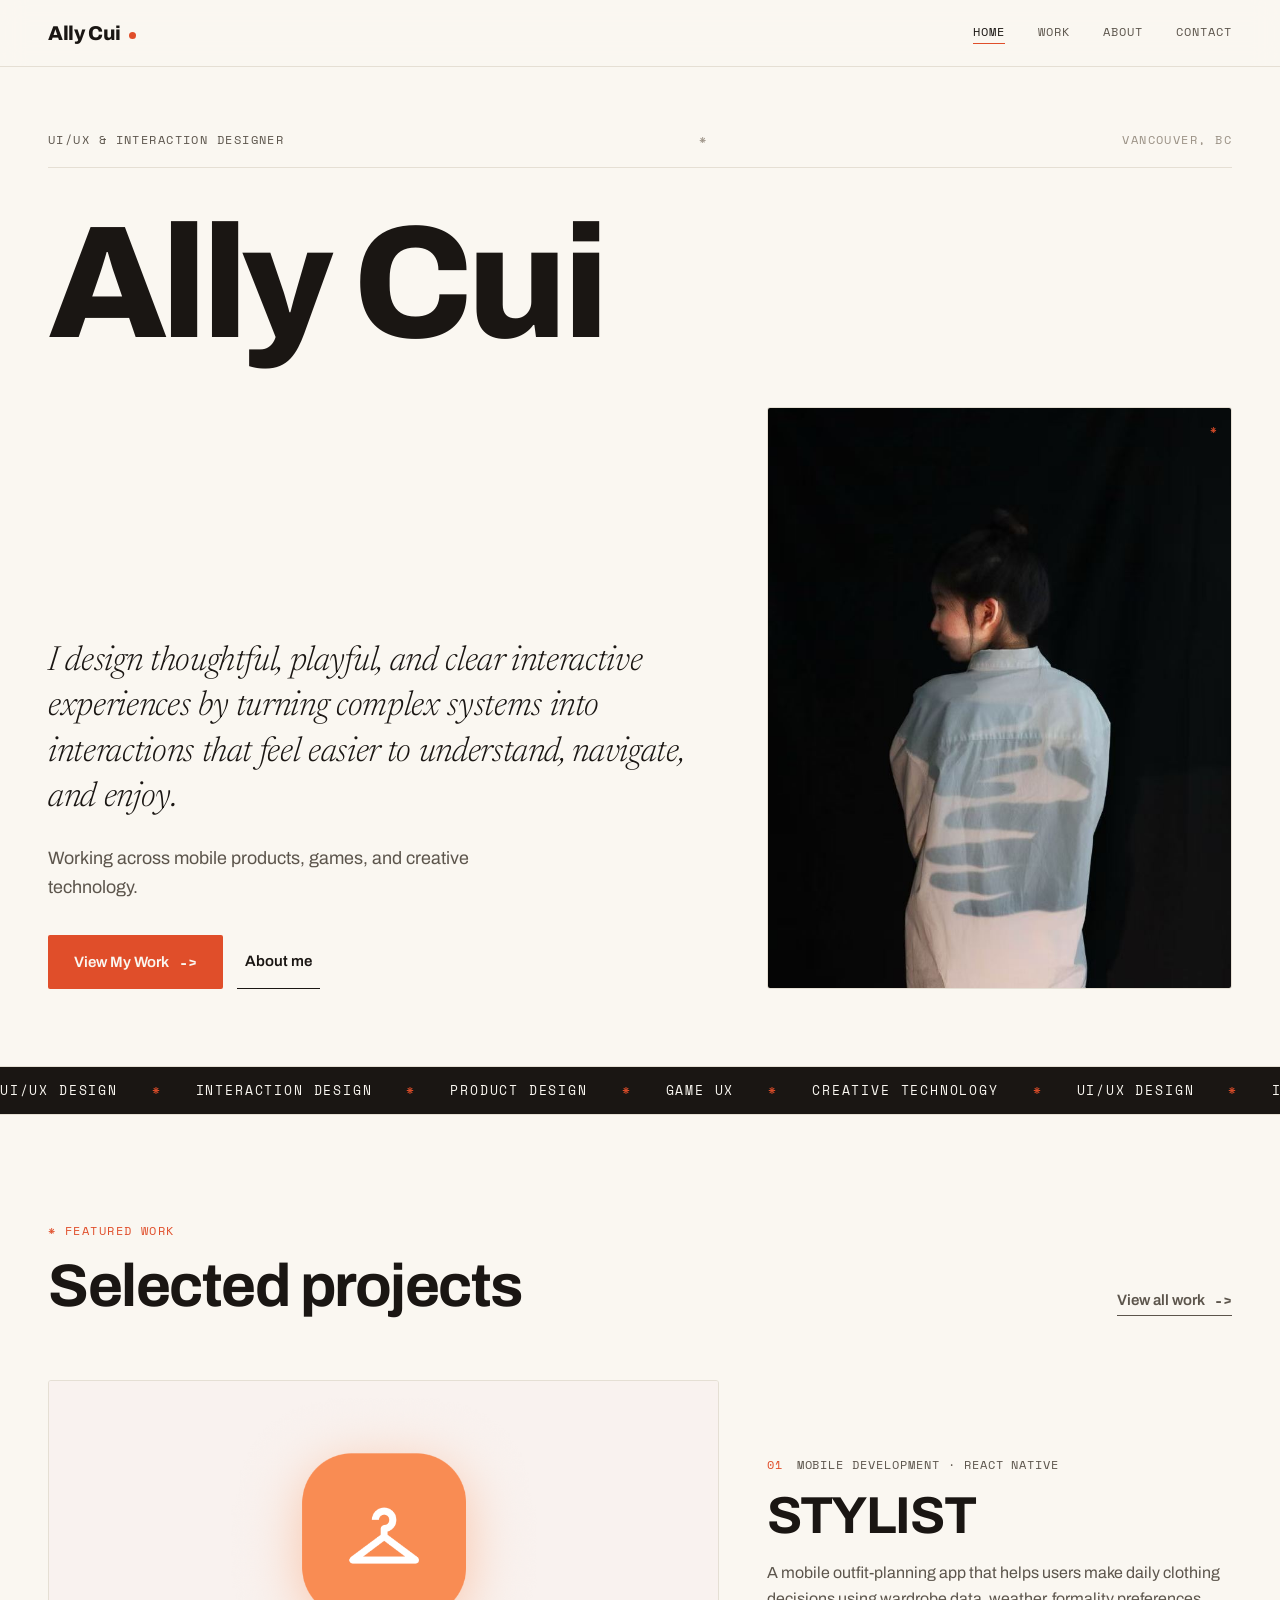
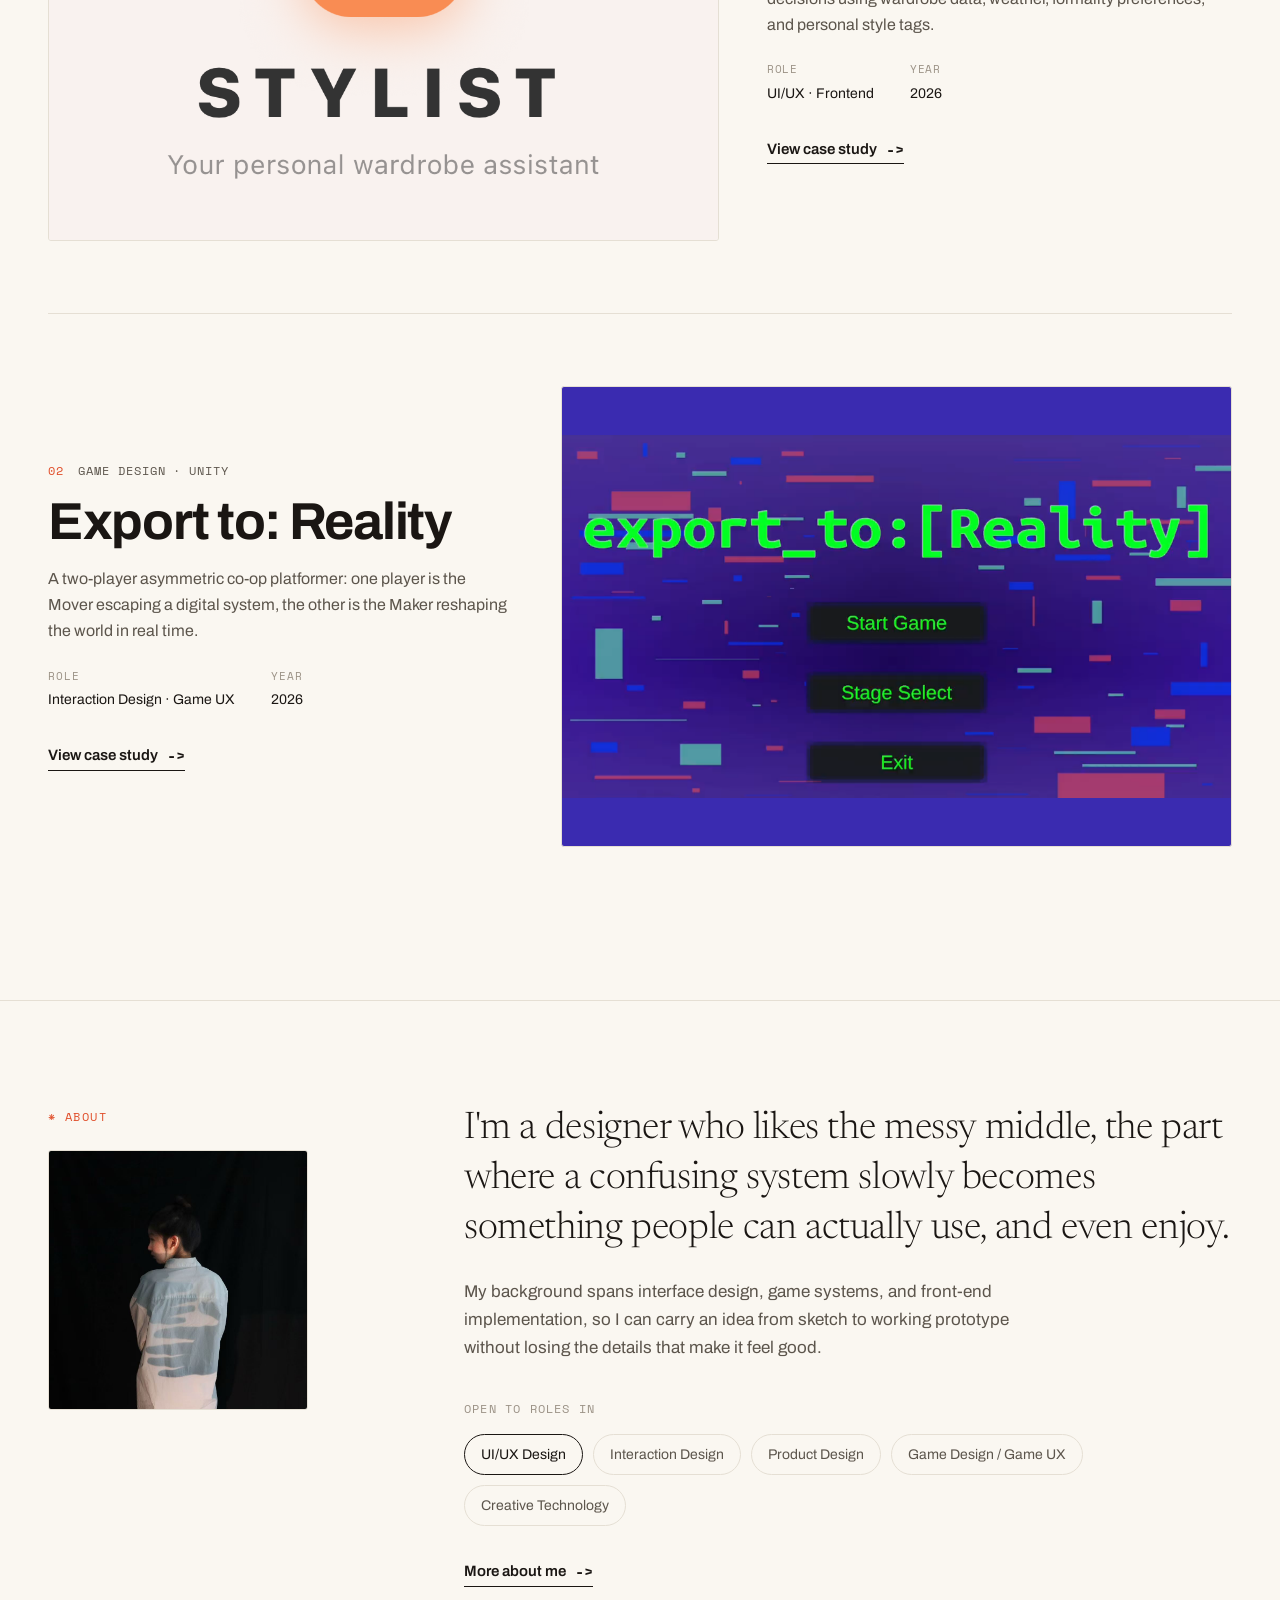
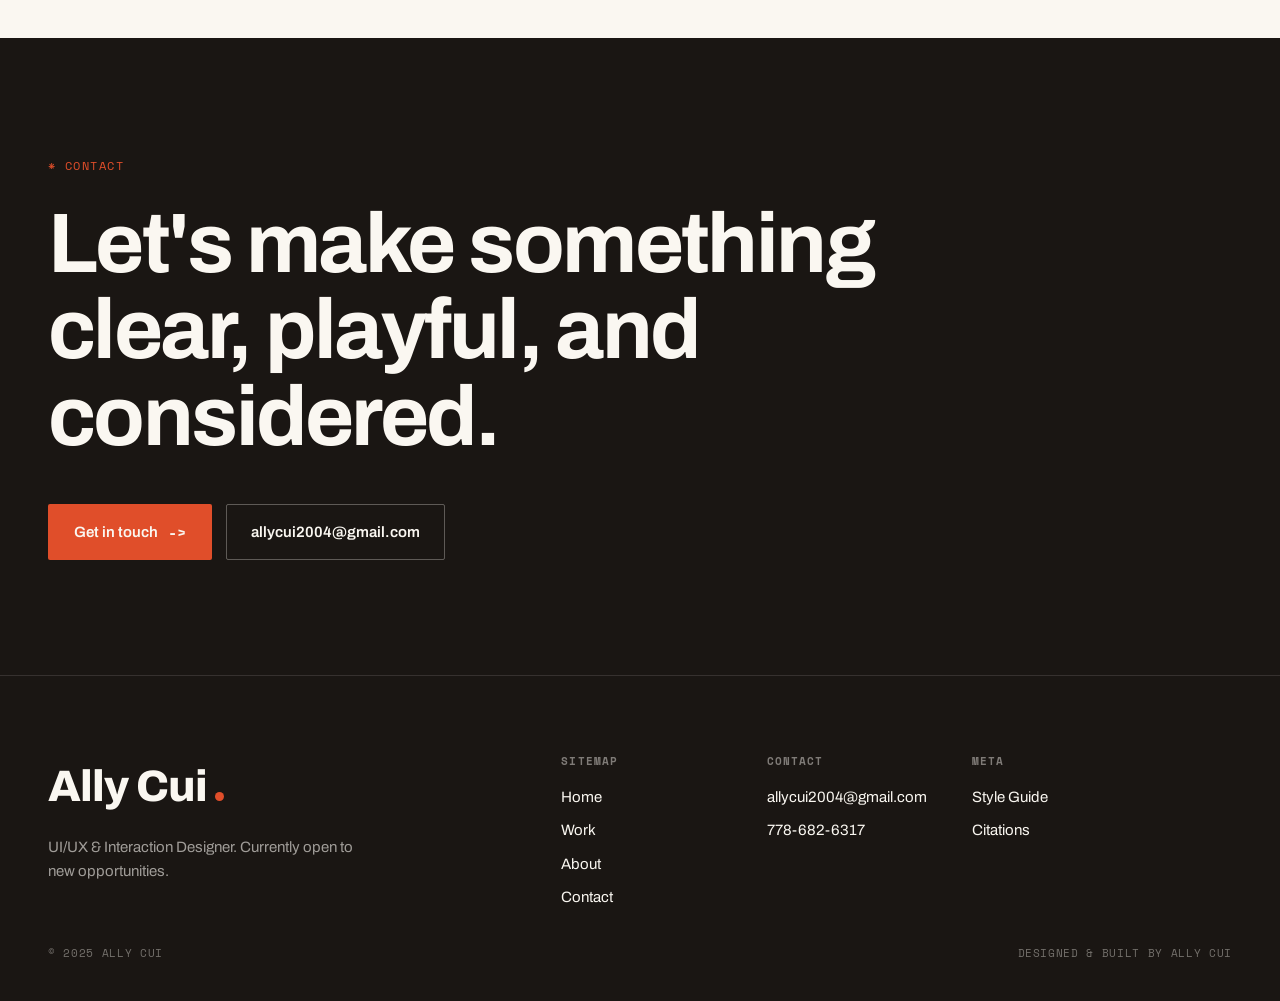
==== index.html @ fc16c7f2 "refactor: migrate accessible responsive homepage" ====
<!DOCTYPE html>
<html lang="en">
<head>
  <meta charset="utf-8">
  <meta name="viewport" content="width=device-width, initial-scale=1">
  <title>Ally Cui | UI/UX and Interaction Designer</title>
  <meta name="description" content="Ally Cui is a UI/UX and interaction designer creating thoughtful, playful, and clear interactive experiences across mobile products, games, and creative technology.">
  <link rel="preconnect" href="https://fonts.googleapis.com">
  <link rel="preconnect" href="https://fonts.gstatic.com" crossorigin>
  <link href="https://fonts.googleapis.com/css2?family=Archivo:wght@400;500;600;700;800;900&family=Newsreader:ital,opsz,wght@0,6..72,300;0,6..72,400;1,6..72,300;1,6..72,400&family=Space+Mono:wght@400;700&display=swap" rel="stylesheet">
  <link rel="stylesheet" href="css/variables.css">
  <link rel="stylesheet" href="css/base.css">
  <link rel="stylesheet" href="css/components.css">
  <link rel="stylesheet" href="css/layout.css">
  <link rel="stylesheet" href="css/templates.css">
  <link rel="stylesheet" href="css/responsive.css">
  <script src="js/main.js" defer></script>
</head>
<body>
  <a class="skip-link" href="#main-content">Skip to content</a>

  <div class="site-shell">
    <header class="site-header">
      <div class="site-header__inner container">
        <a class="brand" href="index.html" aria-label="Ally Cui home">
          <span class="brand__name">Ally Cui</span>
          <span class="brand__dot" aria-hidden="true"></span>
        </a>

        <button class="nav-toggle" type="button" aria-label="Toggle navigation" aria-expanded="false" aria-controls="site-nav" data-nav-toggle>
          <span class="nav-toggle__line" aria-hidden="true"></span>
          <span class="nav-toggle__line" aria-hidden="true"></span>
        </button>

        <nav class="site-nav" id="site-nav" aria-label="Primary navigation" data-site-nav>
          <a class="site-nav__link" href="index.html" aria-current="page">Home</a>
          <a class="site-nav__link" href="work.dc.html">Work</a>
          <a class="site-nav__link" href="about.dc.html">About</a>
          <a class="site-nav__link" href="contact.dc.html">Contact</a>
        </nav>
      </div>
    </header>

    <main class="main-content" id="main-content">
      <section class="home-hero container" aria-labelledby="home-title">
        <div class="section-kicker">
          <span>UI/UX &amp; Interaction Designer</span>
          <span class="soft" aria-hidden="true">*</span>
          <span class="soft">Vancouver, BC</span>
        </div>

        <h1 class="home-hero__title" id="home-title">Ally&nbsp;Cui</h1>

        <div class="split-hero">
          <div class="split-hero__copy">
            <p class="home-hero__statement">I design thoughtful, playful, and clear interactive experiences by turning complex systems into interactions that feel easier to understand, navigate, and enjoy.</p>
            <p class="home-hero__support">Working across mobile products, games, and creative technology.</p>
            <div class="button-row home-hero__actions">
              <a class="button button--primary" href="work.dc.html">View My Work <span class="arrow" aria-hidden="true">-&gt;</span></a>
              <a class="button button--minimal" href="about.dc.html">About me</a>
            </div>
          </div>

          <div class="split-hero__media">
            <div class="media-frame media-frame--portrait">
              <img src="images/portrait.jpg" width="1440" height="960" alt="Ally Cui in profile against a dark backdrop, wearing a pale shirt with a soft projected shadow">
              <span class="decor-float" aria-hidden="true">*</span>
            </div>
          </div>
        </div>
      </section>

      <div class="marquee" aria-label="Design focus areas">
        <div class="marquee__track">
          <span class="marquee__set">
            <span>UI/UX Design</span><span class="accent" aria-hidden="true">*</span><span>Interaction Design</span><span class="accent" aria-hidden="true">*</span><span>Product Design</span><span class="accent" aria-hidden="true">*</span><span>Game UX</span><span class="accent" aria-hidden="true">*</span><span>Creative Technology</span><span class="accent" aria-hidden="true">*</span>
          </span>
          <span class="marquee__set" aria-hidden="true">
            <span>UI/UX Design</span><span class="accent">*</span><span>Interaction Design</span><span class="accent">*</span><span>Product Design</span><span class="accent">*</span><span>Game UX</span><span class="accent">*</span><span>Creative Technology</span><span class="accent">*</span>
          </span>
        </div>
      </div>

      <section class="section home-projects container" aria-labelledby="selected-projects">
        <div class="home-section-header">
          <div>
            <span class="eyebrow">* Featured Work</span>
            <h2 class="home-section-heading" id="selected-projects">Selected projects</h2>
          </div>
          <a class="text-link muted" href="work.dc.html">View all work <span class="arrow" aria-hidden="true">-&gt;</span></a>
        </div>

        <article class="project-card">
          <a class="project-card__media" href="stylist.dc.html" aria-label="View the STYLIST case study">
            <div class="media-frame media-frame--project media-frame--stylist">
              <img src="images/stylist-brand.png" width="1170" height="723" alt="STYLIST app brand screen with the hanger logo, wordmark, and the tagline 'Your personal wardrobe assistant'" loading="lazy">
            </div>
          </a>

          <div class="project-card__body">
            <div class="project-card__meta"><span class="accent">01</span><span>Mobile Development &middot; React Native</span></div>
            <h3 class="project-card__title"><a href="stylist.dc.html">STYLIST</a></h3>
            <p class="project-card__description">A mobile outfit-planning app that helps users make daily clothing decisions using wardrobe data, weather, formality preferences, and personal style tags.</p>
            <dl class="metadata-row">
              <div>
                <dt class="metadata-row__label">Role</dt>
                <dd>UI/UX &middot; Frontend</dd>
              </div>
              <div>
                <dt class="metadata-row__label">Year</dt>
                <dd>2026</dd>
              </div>
            </dl>
            <a class="text-link home-about__link" href="stylist.dc.html">View case study <span class="arrow" aria-hidden="true">-&gt;</span></a>
          </div>
        </article>

        <article class="project-card project-card--reverse">
          <div class="project-card__body">
            <div class="project-card__meta"><span class="accent">02</span><span>Game Design &middot; Unity</span></div>
            <h3 class="project-card__title"><a href="export-to-reality.dc.html">Export to: Reality</a></h3>
            <p class="project-card__description">A two-player asymmetric co-op platformer: one player is the Mover escaping a digital system, the other is the Maker reshaping the world in real time.</p>
            <dl class="metadata-row">
              <div>
                <dt class="metadata-row__label">Role</dt>
                <dd>Interaction Design &middot; Game UX</dd>
              </div>
              <div>
                <dt class="metadata-row__label">Year</dt>
                <dd>2026</dd>
              </div>
            </dl>
            <a class="text-link home-about__link" href="export-to-reality.dc.html">View case study <span class="arrow" aria-hidden="true">-&gt;</span></a>
          </div>

          <a class="project-card__media" href="export-to-reality.dc.html" aria-label="View the Export to: Reality case study">
            <div class="media-frame media-frame--project media-frame--game">
              <img src="images/etr-title.png" width="3838" height="2083" alt="Export to: Reality title screen, a glitchy green wordmark over a purple datamosh background with Start Game, Stage Select, and Exit menu options" loading="lazy">
            </div>
          </a>
        </article>
      </section>

      <section class="section section--bordered home-about" aria-labelledby="about-preview">
        <div class="container two-column-copy">
          <div class="two-column-copy__aside">
            <span class="eyebrow">* About</span>
            <div class="media-frame media-frame--square home-about__portrait">
              <img src="images/portrait.jpg" width="1440" height="960" alt="Ally Cui in profile against a dark backdrop" loading="lazy">
            </div>
          </div>

          <div class="two-column-copy__main">
            <h2 class="home-about__lead" id="about-preview">I'm a designer who likes the messy middle, the part where a confusing system slowly becomes something people can actually use, and even enjoy.</h2>
            <p class="home-about__body">My background spans interface design, game systems, and front-end implementation, so I can carry an idea from sketch to working prototype without losing the details that make it feel good.</p>

            <div class="home-about__tags">
              <div class="home-about__tag-heading">Open to roles in</div>
              <div class="tag-list" aria-label="Professional interests">
                <span class="tag tag--active">UI/UX Design</span>
                <span class="tag">Interaction Design</span>
                <span class="tag">Product Design</span>
                <span class="tag">Game Design / Game UX</span>
                <span class="tag">Creative Technology</span>
              </div>
            </div>

            <a class="text-link home-about__link" href="about.dc.html">More about me <span class="arrow" aria-hidden="true">-&gt;</span></a>
          </div>
        </div>
      </section>

      <section class="section--dark home-contact" aria-labelledby="contact-preview">
        <div class="container">
          <span class="eyebrow">* Contact</span>
          <h2 class="home-contact__heading" id="contact-preview">Let's make something clear, playful, and considered.</h2>
          <div class="button-row home-contact__actions">
            <!-- Temporary migration link: update contact.dc.html to contact.html when the Contact page is migrated. -->
            <a class="button button--primary button--dark-inverse" href="contact.dc.html">Get in touch <span class="arrow" aria-hidden="true">-&gt;</span></a>
            <a class="button button--outline-dark" href="mailto:allycui2004@gmail.com">allycui2004@gmail.com</a>
          </div>
        </div>
      </section>
    </main>

    <footer class="site-footer">
      <div class="container site-footer__grid">
        <div class="site-footer__intro">
          <div class="site-footer__brand">
            <span class="site-footer__brand-name">Ally Cui</span>
            <span class="site-footer__dot" aria-hidden="true"></span>
          </div>
          <p class="site-footer__description">UI/UX &amp; Interaction Designer. Currently open to new opportunities.</p>
        </div>

        <nav class="site-footer__column" aria-label="Footer sitemap">
          <h2 class="site-footer__heading">Sitemap</h2>
          <div class="site-footer__links">
            <a href="index.html">Home</a>
            <a href="work.dc.html">Work</a>
            <a href="about.dc.html">About</a>
            <a href="contact.dc.html">Contact</a>
          </div>
        </nav>

        <div class="site-footer__column">
          <h2 class="site-footer__heading">Contact</h2>
          <div class="site-footer__links">
            <a href="mailto:allycui2004@gmail.com">allycui2004@gmail.com</a>
            <a href="tel:+17786826317">778-682-6317</a>
          </div>
        </div>

        <nav class="site-footer__column site-footer__column--wide" aria-label="Portfolio meta pages">
          <h2 class="site-footer__heading">Meta</h2>
          <div class="site-footer__links">
            <a href="style-guide.html">Style Guide</a>
            <a href="citations.html">Citations</a>
          </div>
        </nav>
      </div>

      <div class="container site-footer__bottom">
        <span>&copy; 2025 Ally Cui</span>
        <span>Designed &amp; built by Ally Cui</span>
      </div>
    </footer>
  </div>
</body>
</html>
---- css/variables.css ----
:root {
  --color-paper: #faf7f1;
  --color-ink: #1a1613;
  --color-accent: #e04e2a;
  --color-line: #e5dfd4;
  --color-muted: #5c554c;
  --color-soft: #9b9286;
  --color-black: #0d0d0d;
  --color-panel: #f6e7df;
  --color-game: #3a2bb0;
  --color-white: #ffffff;

  --font-sans: "Archivo", system-ui, -apple-system, BlinkMacSystemFont, "Segoe UI", sans-serif;
  --font-serif: "Newsreader", Georgia, serif;
  --font-mono: "Space Mono", "SFMono-Regular", Consolas, monospace;

  --space-1: 0.25rem;
  --space-2: 0.5rem;
  --space-3: 0.75rem;
  --space-4: 1rem;
  --space-5: 1.25rem;
  --space-6: 1.5rem;
  --space-7: 2rem;
  --space-8: 2.5rem;
  --space-9: 3rem;
  --space-10: 4rem;
  --space-11: 5rem;
  --space-12: 6.5rem;

  --container-max: 80rem;
  --container-pad: clamp(1.25rem, 5vw, 3rem);
  --radius-sharp: 0.125rem;
  --radius-card: 0.1875rem;
  --radius-media: 0.25rem;
  --radius-pill: 999px;
  --border-thin: 1px solid var(--color-line);
  --focus-ring: 0 0 0 3px rgba(224, 78, 42, 0.35);
  --header-z: 50;

  --duration-fast: 160ms;
  --duration-base: 220ms;
  --duration-marquee: 28s;
  --easing-standard: ease;
}
---- css/base.css ----
*,
*::before,
*::after {
  box-sizing: border-box;
}

* {
  margin: 0;
}

html {
  scroll-behavior: smooth;
}

body {
  min-width: 320px;
  overflow-x: hidden;
  background: var(--color-paper);
  color: var(--color-ink);
  font-family: var(--font-sans);
  line-height: 1.5;
  -webkit-font-smoothing: antialiased;
}

body.nav-open {
  overflow: hidden;
}

img,
picture {
  display: block;
  max-width: 100%;
}

img {
  height: auto;
}

a {
  color: inherit;
  text-decoration: none;
  transition:
    color var(--duration-fast) var(--easing-standard),
    background-color var(--duration-fast) var(--easing-standard),
    border-color var(--duration-fast) var(--easing-standard);
}

button {
  font: inherit;
}

::selection {
  background: var(--color-accent);
  color: var(--color-paper);
}

:focus-visible {
  outline: 2px solid var(--color-accent);
  outline-offset: 4px;
  box-shadow: var(--focus-ring);
}

.skip-link {
  position: fixed;
  top: var(--space-4);
  left: var(--space-4);
  z-index: 100;
  transform: translateY(-150%);
  background: var(--color-accent);
  color: var(--color-paper);
  font-family: var(--font-mono);
  font-size: 0.75rem;
  font-weight: 700;
  letter-spacing: 0.08em;
  padding: var(--space-3) var(--space-4);
  text-transform: uppercase;
}

.skip-link:focus-visible {
  transform: translateY(0);
}

.eyebrow {
  color: var(--color-accent);
  font-family: var(--font-mono);
  font-size: 0.75rem;
  letter-spacing: 0.12em;
  text-transform: uppercase;
}

.muted {
  color: var(--color-muted);
}

.soft {
  color: var(--color-soft);
}

.accent {
  color: var(--color-accent);
}

.text-link {
  display: inline-flex;
  align-items: center;
  gap: 0.5625rem;
  border-bottom: 1.5px solid currentColor;
  padding-bottom: 0.1875rem;
  font-size: 0.9375rem;
  font-weight: 600;
}

.text-link:hover,
.text-link:focus-visible {
  color: var(--color-accent);
}

.arrow {
  font-family: var(--font-mono);
}
---- css/components.css ----
@keyframes ac-float {
  0%,
  100% {
    transform: translateY(0);
  }

  50% {
    transform: translateY(-7px);
  }
}

@keyframes ac-marquee {
  0% {
    transform: translateX(0);
  }

  100% {
    transform: translateX(-50%);
  }
}

.site-shell {
  display: flex;
  min-height: 100vh;
  flex-direction: column;
}

.site-header {
  position: sticky;
  top: 0;
  z-index: var(--header-z);
  border-bottom: var(--border-thin);
  background: rgba(250, 247, 241, 0.82);
  backdrop-filter: blur(12px);
}

.site-header__inner {
  display: flex;
  align-items: center;
  justify-content: space-between;
  gap: var(--space-6);
  padding-block: 1.125rem;
}

.brand {
  display: inline-flex;
  align-items: baseline;
  gap: var(--space-2);
}

.brand__name {
  font-size: 1.25rem;
  font-weight: 800;
  letter-spacing: -0.02em;
  white-space: nowrap;
}

.brand__dot {
  display: inline-block;
  width: 0.4375rem;
  height: 0.4375rem;
  border-radius: 50%;
  background: var(--color-accent);
  transform: translateY(-1px);
}

.nav-toggle {
  display: none;
  min-width: 2.75rem;
  min-height: 2.75rem;
  border: var(--border-thin);
  border-radius: var(--radius-sharp);
  background: transparent;
  color: var(--color-ink);
  cursor: pointer;
}

.nav-toggle__line {
  display: block;
  width: 1.25rem;
  height: 1.5px;
  margin: 0.25rem auto;
  background: currentColor;
}

.site-nav {
  display: flex;
  align-items: center;
  gap: clamp(0.875rem, 2.6vw, 2.125rem);
  flex-wrap: wrap;
  color: var(--color-muted);
  font-family: var(--font-mono);
  font-size: 0.75rem;
  letter-spacing: 0.08em;
  text-transform: uppercase;
}

.site-nav__link {
  border-bottom: 1.5px solid transparent;
  padding-bottom: 0.125rem;
}

.site-nav__link:hover,
.site-nav__link:focus-visible,
.site-nav__link[aria-current="page"] {
  border-bottom-color: var(--color-accent);
  color: var(--color-ink);
}

.button-row {
  display: flex;
  flex-wrap: wrap;
  gap: 0.875rem;
}

.button {
  display: inline-flex;
  align-items: center;
  justify-content: center;
  gap: 0.625rem;
  border-radius: var(--radius-sharp);
  font-size: 0.9375rem;
  font-weight: 600;
}

.button--primary {
  background: var(--color-accent);
  color: var(--color-paper);
  padding: 0.9375rem 1.625rem;
}

.button--primary:hover,
.button--primary:focus-visible {
  background: var(--color-ink);
}

.button--dark-inverse:hover,
.button--dark-inverse:focus-visible {
  background: var(--color-paper);
  color: var(--color-ink);
}

.button--outline-dark {
  border: 1px solid rgba(250, 247, 241, 0.3);
  color: var(--color-paper);
  padding: 1rem 1.5rem;
}

.button--outline-dark:hover,
.button--outline-dark:focus-visible {
  border-color: var(--color-paper);
}

.button--minimal {
  border-bottom: 1.5px solid currentColor;
  border-radius: 0;
  color: var(--color-ink);
  padding: 0.9375rem var(--space-2);
}

.button--minimal:hover,
.button--minimal:focus-visible {
  color: var(--color-accent);
}

.section-kicker {
  display: flex;
  align-items: center;
  justify-content: space-between;
  gap: var(--space-5);
  border-bottom: var(--border-thin);
  padding-bottom: 1.125rem;
  color: var(--color-muted);
  font-family: var(--font-mono);
  font-size: 0.75rem;
  letter-spacing: 0.12em;
  text-transform: uppercase;
}

.marquee {
  overflow: hidden;
  border-block: var(--border-thin);
  background: var(--color-ink);
  color: var(--color-paper);
  padding-block: 0.875rem;
}

.marquee__track {
  display: flex;
  width: max-content;
  animation: ac-marquee var(--duration-marquee) linear infinite;
  font-family: var(--font-mono);
  font-size: 0.8125rem;
  letter-spacing: 0.14em;
  text-transform: uppercase;
}

.marquee__set {
  display: flex;
  gap: 2.125rem;
  padding-right: 2.125rem;
}

.media-frame {
  position: relative;
  overflow: hidden;
  border: var(--border-thin);
  border-radius: var(--radius-card);
}

.media-frame:hover,
a:focus-visible .media-frame {
  border-color: var(--color-accent);
}

.media-frame img {
  width: 100%;
  height: 100%;
  object-fit: cover;
}

.media-frame--portrait {
  aspect-ratio: 4 / 5;
  background: var(--color-black);
}

.media-frame--square {
  aspect-ratio: 1;
  max-width: 16.25rem;
  background: var(--color-black);
}

.media-frame--project {
  aspect-ratio: 16 / 11;
}

.media-frame--stylist {
  background: var(--color-panel);
}

.media-frame--game {
  display: flex;
  align-items: center;
  justify-content: center;
  background: var(--color-game);
}

.media-frame--game img {
  height: auto;
  object-fit: contain;
}

.decor-float {
  position: absolute;
  top: 0.875rem;
  right: 0.875rem;
  animation: ac-float 4s ease-in-out infinite;
  color: var(--color-accent);
  font-family: var(--font-mono);
  font-size: 0.6875rem;
}

.project-card {
  display: grid;
  grid-template-columns: repeat(12, 1fr);
  align-items: center;
  gap: clamp(1.25rem, 4vw, 3rem);
}

.project-card + .project-card {
  border-top: var(--border-thin);
  margin-top: clamp(2.5rem, 6vw, 4.5rem);
  padding-top: clamp(2.5rem, 6vw, 4.5rem);
}

.project-card__media {
  grid-column: span 7;
  min-width: 17.5rem;
}

.project-card__body {
  grid-column: span 5;
  min-width: 15rem;
}

.project-card__meta {
  display: flex;
  align-items: center;
  gap: 0.875rem;
  color: var(--color-muted);
  font-family: var(--font-mono);
  font-size: 0.75rem;
  letter-spacing: 0.08em;
  text-transform: uppercase;
}

.project-card__title {
  margin-top: var(--space-4);
  font-size: clamp(2rem, 4.4vw, 3.25rem);
  font-weight: 700;
  letter-spacing: -0.025em;
  line-height: 1;
}

.project-card__title a:hover,
.project-card__title a:focus-visible {
  color: var(--color-accent);
}

.project-card__description {
  margin-top: 1.125rem;
  color: var(--color-muted);
  font-size: 1rem;
  line-height: 1.62;
}

.metadata-row {
  display: flex;
  gap: 2.25rem;
  margin-top: var(--space-6);
  font-size: 0.875rem;
}

.metadata-row__label {
  margin-bottom: 0.3125rem;
  color: var(--color-soft);
  font-family: var(--font-mono);
  font-size: 0.6875rem;
  letter-spacing: 0.08em;
  text-transform: uppercase;
}

.tag-list {
  display: flex;
  flex-wrap: wrap;
  gap: 0.625rem;
}

.tag {
  border: var(--border-thin);
  border-radius: var(--radius-pill);
  color: var(--color-muted);
  font-size: 0.875rem;
  padding: 0.5625rem 1rem;
}

.tag--active {
  border-color: var(--color-ink);
  color: var(--color-ink);
}

.site-footer {
  border-top: 1px solid rgba(250, 247, 241, 0.12);
  background: var(--color-ink);
  color: var(--color-paper);
}

.site-footer__grid {
  display: grid;
  grid-template-columns: repeat(12, 1fr);
  gap: clamp(1.75rem, 4vw, 3rem);
  padding-block: clamp(3rem, 6vw, 5rem) 2.25rem;
}

.site-footer__intro {
  grid-column: span 5;
  min-width: 15rem;
}

.site-footer__column {
  grid-column: span 2;
  min-width: 7.5rem;
}

.site-footer__column--wide {
  grid-column: span 3;
}

.site-footer__brand {
  display: flex;
  align-items: baseline;
  gap: var(--space-2);
}

.site-footer__brand-name {
  font-size: clamp(1.75rem, 4vw, 2.75rem);
  font-weight: 800;
  letter-spacing: -0.02em;
}

.site-footer__dot {
  display: inline-block;
  width: 0.5625rem;
  height: 0.5625rem;
  border-radius: 50%;
  background: var(--color-accent);
}

.site-footer__description {
  max-width: 34ch;
  margin-top: var(--space-4);
  color: rgba(250, 247, 241, 0.6);
  font-size: 0.9375rem;
  line-height: 1.6;
}

.site-footer__heading {
  margin-bottom: var(--space-4);
  color: rgba(250, 247, 241, 0.45);
  font-family: var(--font-mono);
  font-size: 0.6875rem;
  letter-spacing: 0.1em;
  text-transform: uppercase;
}

.site-footer__links {
  display: flex;
  flex-direction: column;
  gap: 0.6875rem;
  font-size: 0.9375rem;
}

.site-footer__links a:hover,
.site-footer__links a:focus-visible {
  color: var(--color-accent);
}

.site-footer__bottom {
  display: flex;
  justify-content: space-between;
  gap: var(--space-3);
  flex-wrap: wrap;
  padding-bottom: var(--space-8);
  color: rgba(250, 247, 241, 0.4);
  font-family: var(--font-mono);
  font-size: 0.6875rem;
  letter-spacing: 0.06em;
  text-transform: uppercase;
}
---- css/layout.css ----
.container {
  width: min(100% - (var(--container-pad) * 2), var(--container-max));
  margin-inline: auto;
}

.main-content {
  flex: 1;
}

.section {
  padding-block: clamp(3.5rem, 8vw, 6.875rem) clamp(1.875rem, 4vw, 3.75rem);
}

.section--large {
  padding-block: clamp(3.5rem, 8vw, 6.5rem);
}

.section--dark {
  background: var(--color-ink);
  color: var(--color-paper);
}

.section--bordered {
  border-top: var(--border-thin);
}

.twelve-grid {
  display: grid;
  grid-template-columns: repeat(12, 1fr);
  gap: clamp(1.5rem, 4vw, 3rem);
}

.split-hero {
  display: grid;
  grid-template-columns: repeat(12, 1fr);
  align-items: end;
  gap: clamp(1.5rem, 4vw, 3rem);
  margin-top: clamp(1.75rem, 4vw, 3.25rem);
}

.split-hero__copy {
  grid-column: span 7;
  min-width: 17.5rem;
}

.split-hero__media {
  grid-column: span 5;
  min-width: 13.75rem;
}

.two-column-copy {
  display: grid;
  grid-template-columns: repeat(12, 1fr);
  gap: clamp(1.75rem, 5vw, 4rem);
}

.two-column-copy__aside {
  grid-column: span 4;
  min-width: 12.5rem;
}

.two-column-copy__main {
  grid-column: span 8;
  min-width: 17.5rem;
}
---- css/templates.css ----
.home-hero {
  padding-block: clamp(1.75rem, 5vw, 4rem) clamp(2.5rem, 6vw, 5.625rem);
}

.home-hero__title {
  margin-top: clamp(1.5rem, 4vw, 2.75rem);
  font-size: clamp(3.625rem, 12.5vw, 10.5rem);
  font-weight: 800;
  letter-spacing: -0.035em;
  line-height: 0.9;
}

.home-hero__statement {
  color: var(--color-ink);
  font-family: var(--font-serif);
  font-size: clamp(1.4375rem, 2.7vw, 2.25rem);
  font-style: italic;
  font-weight: 300;
  letter-spacing: -0.01em;
  line-height: 1.32;
}

.home-hero__support {
  max-width: 46ch;
  margin-top: 1.375rem;
  color: var(--color-muted);
  font-size: clamp(0.9375rem, 1.4vw, 1.125rem);
  line-height: 1.6;
}

.home-hero__actions {
  margin-top: 2.125rem;
}

.home-section-heading {
  margin-top: 0.875rem;
  font-size: clamp(2.125rem, 5.4vw, 3.75rem);
  font-weight: 700;
  letter-spacing: -0.025em;
  line-height: 1;
}

.home-section-header {
  display: flex;
  align-items: flex-end;
  justify-content: space-between;
  gap: var(--space-6);
  flex-wrap: wrap;
  margin-bottom: clamp(2.25rem, 5vw, 4rem);
}

.home-projects {
  padding-bottom: clamp(2.5rem, 6vw, 5rem);
}

.home-about {
  margin-top: clamp(2.5rem, 6vw, 5rem);
}

.home-about__portrait {
  margin-top: 1.375rem;
}

.home-about__lead {
  font-family: var(--font-serif);
  font-size: clamp(1.375rem, 3vw, 2.375rem);
  font-weight: 300;
  letter-spacing: -0.01em;
  line-height: 1.32;
}

.home-about__body {
  max-width: 60ch;
  margin-top: var(--space-6);
  color: var(--color-muted);
  font-size: 1.0625rem;
  line-height: 1.65;
}

.home-about__tags {
  margin-top: 2.375rem;
}

.home-about__tag-heading {
  margin-bottom: var(--space-4);
  color: var(--color-soft);
  font-family: var(--font-mono);
  font-size: 0.75rem;
  letter-spacing: 0.1em;
  text-transform: uppercase;
}

.home-about__link {
  margin-top: 2.125rem;
}

.home-contact {
  padding-block: clamp(4rem, 9vw, 8rem);
}

.home-contact__heading {
  max-width: 18ch;
  margin-top: var(--space-6);
  font-size: clamp(2.25rem, 6.6vw, 5.375rem);
  font-weight: 700;
  letter-spacing: -0.03em;
  line-height: 1.02;
}

.home-contact__actions {
  margin-top: 2.75rem;
}
---- css/responsive.css ----
@media (max-width: 900px) {
  .site-header__inner {
    align-items: center;
  }

  .nav-toggle {
    display: inline-block;
  }

  .site-nav {
    position: fixed;
    top: 5.0625rem;
    right: var(--container-pad);
    left: var(--container-pad);
    display: none;
    flex-direction: column;
    align-items: stretch;
    gap: 0;
    border: var(--border-thin);
    background: var(--color-paper);
    box-shadow: 0 1rem 2rem rgba(26, 22, 19, 0.12);
  }

  .site-nav.is-open {
    display: flex;
  }

  .site-nav__link {
    border-bottom: var(--border-thin);
    padding: 1rem;
  }

  .site-nav__link:last-child {
    border-bottom: 0;
  }

  .split-hero,
  .project-card,
  .two-column-copy,
  .site-footer__grid {
    grid-template-columns: 1fr;
  }

  .split-hero__copy,
  .split-hero__media,
  .project-card__media,
  .project-card__body,
  .two-column-copy__aside,
  .two-column-copy__main,
  .site-footer__intro,
  .site-footer__column,
  .site-footer__column--wide {
    grid-column: auto;
    min-width: 0;
  }

  .project-card--reverse .project-card__body {
    order: 2;
  }

  .project-card--reverse .project-card__media {
    order: 1;
  }
}

@media (max-width: 768px) {
  .section-kicker {
    align-items: flex-start;
    flex-direction: column;
    gap: var(--space-2);
  }

  .home-hero__title {
    font-size: clamp(3.5rem, 18vw, 7rem);
  }

  .metadata-row {
    flex-direction: column;
    gap: var(--space-4);
  }

  .site-footer__bottom {
    flex-direction: column;
  }
}

@media (max-width: 480px) {
  .site-header__inner {
    padding-block: 0.875rem;
  }

  .site-nav {
    top: 4.5rem;
  }

  .home-hero {
    padding-top: var(--space-7);
  }

  .button-row,
  .button {
    width: 100%;
  }

  .button {
    min-height: 2.75rem;
  }

  .media-frame--square {
    max-width: 100%;
  }

  .marquee__track {
    font-size: 0.75rem;
  }
}

@media (prefers-reduced-motion: reduce) {
  html {
    scroll-behavior: auto;
  }

  *,
  *::before,
  *::after {
    animation-duration: 0.001ms !important;
    animation-iteration-count: 1 !important;
    scroll-behavior: auto !important;
    transition-duration: 0.001ms !important;
  }

  .marquee__track {
    animation: none;
  }
}
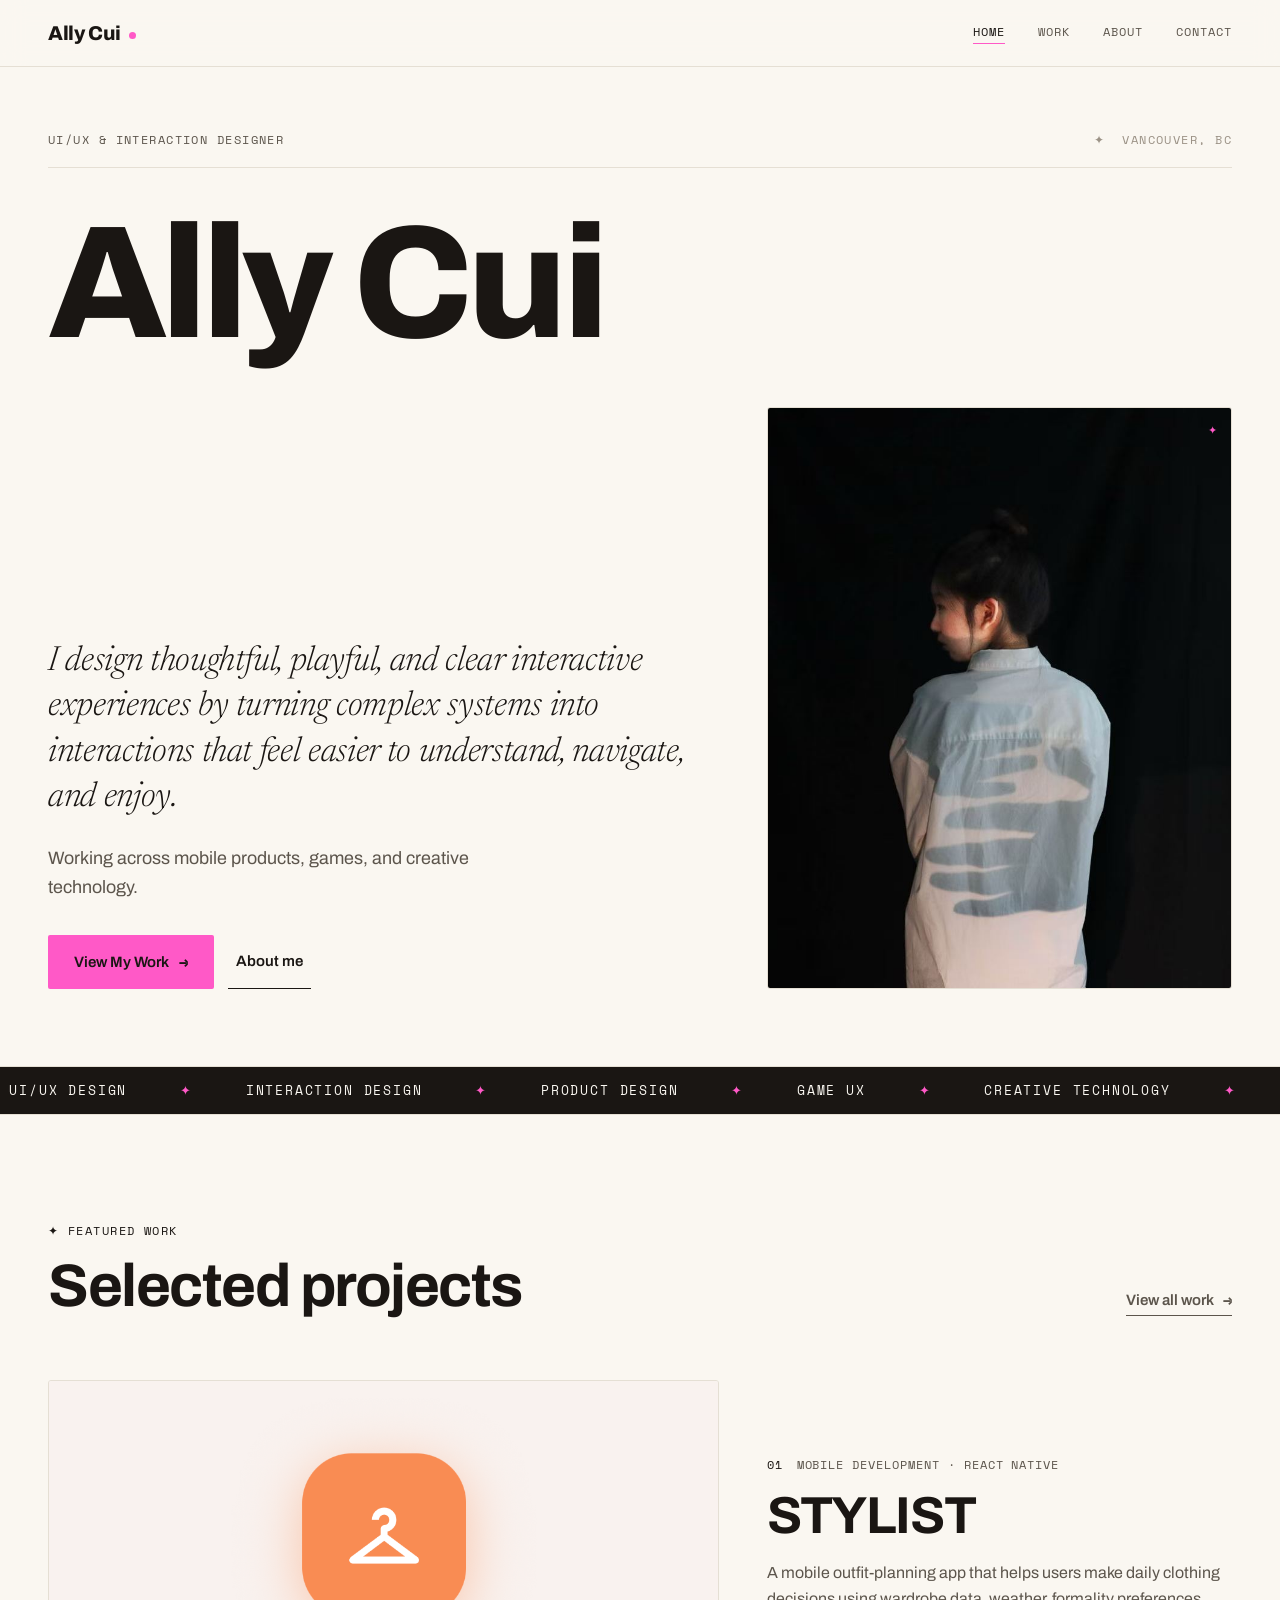
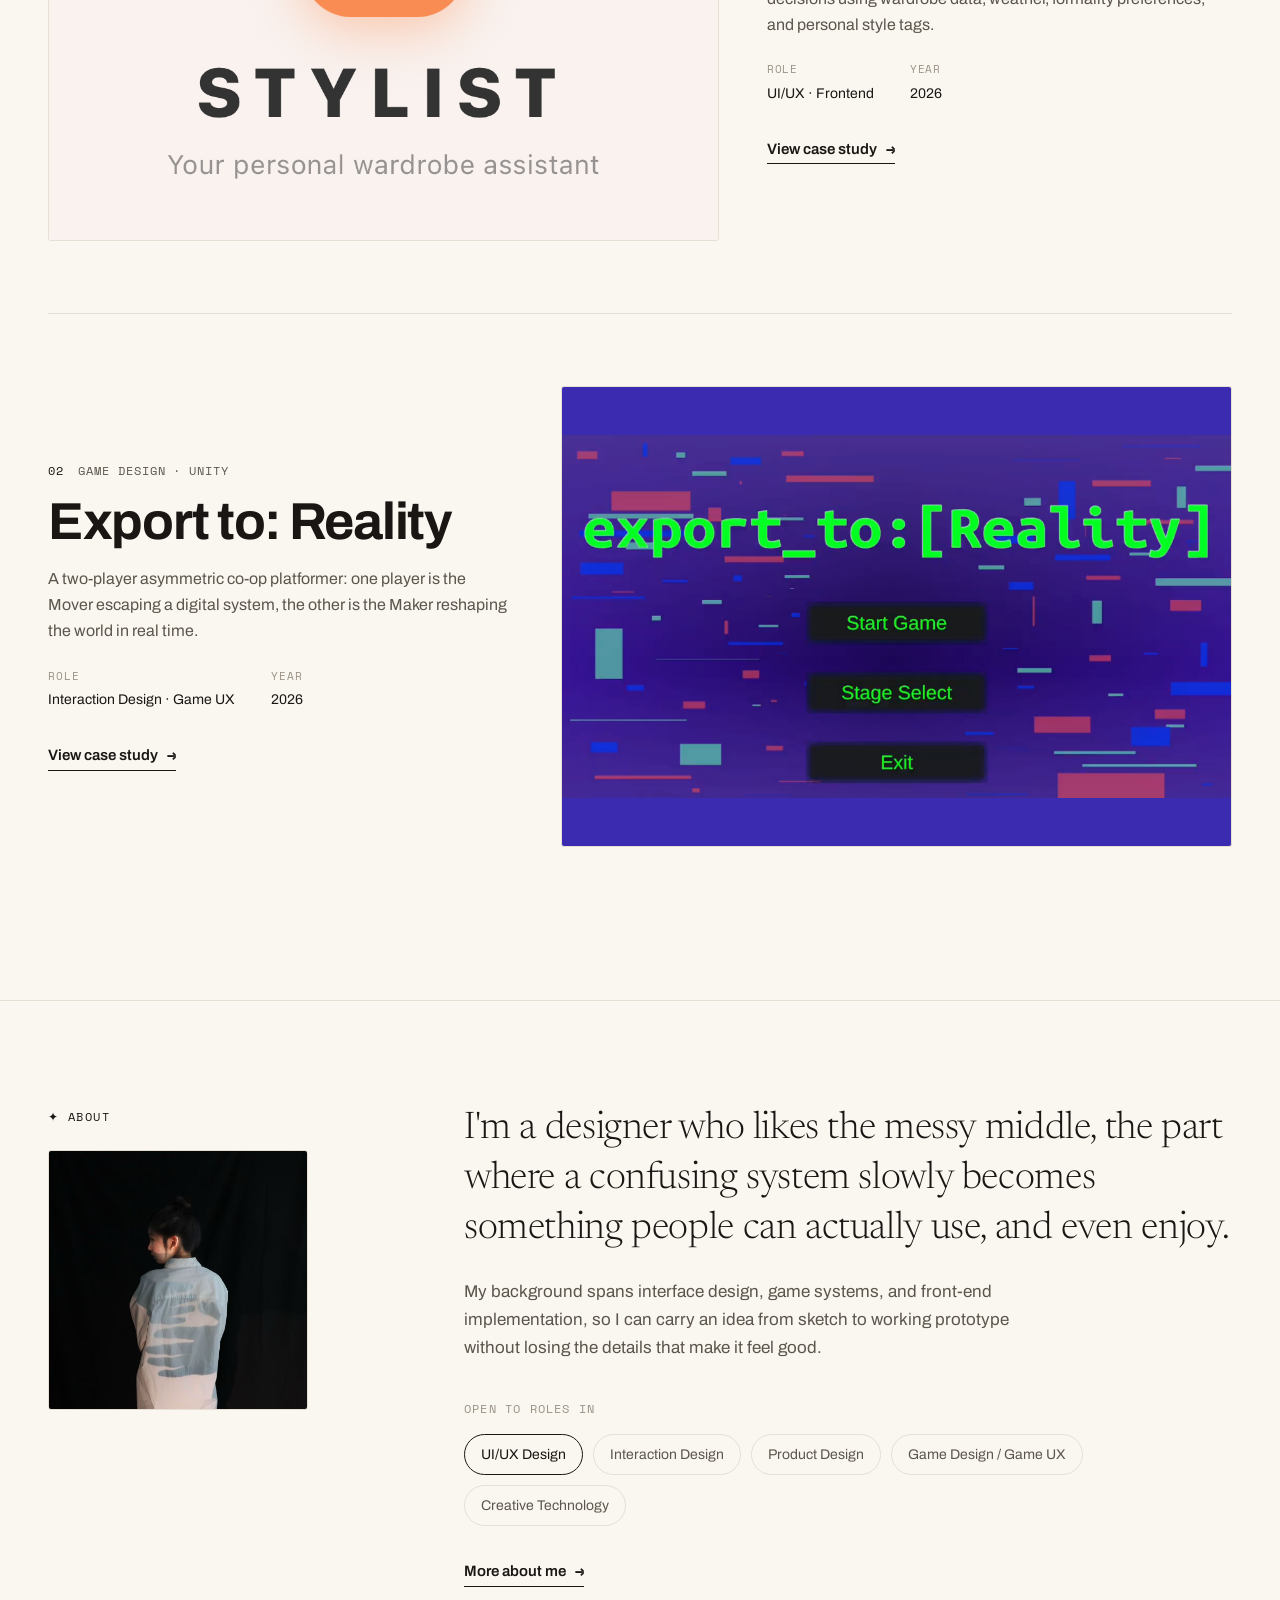
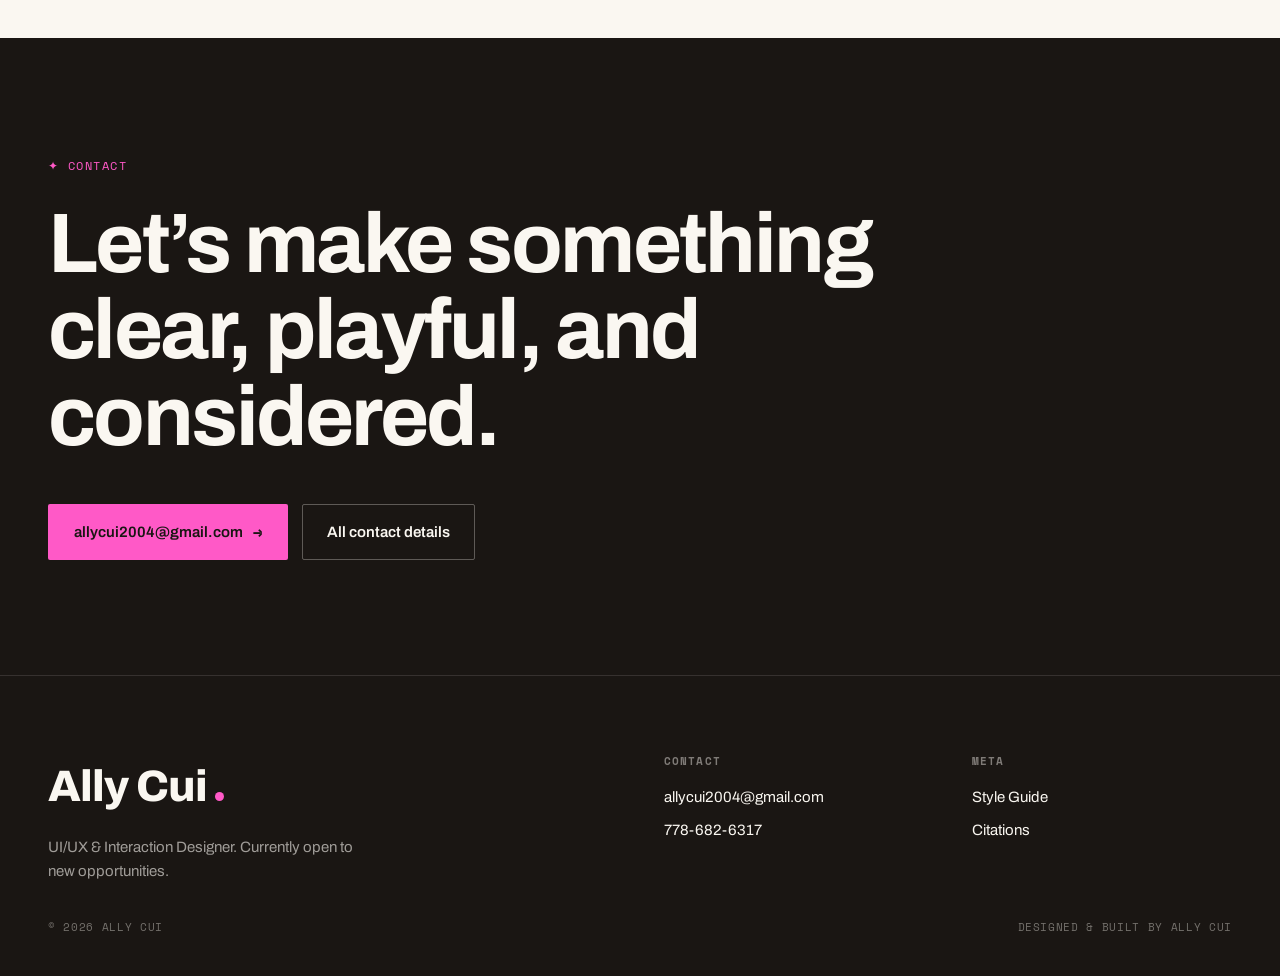
==== commit 664f7fb4: "refine: align portfolio layouts and visual system" ====
--- a/index.html
+++ b/index.html
@@ -34,9 +34,9 @@
 
         <nav class="site-nav" id="site-nav" aria-label="Primary navigation" data-site-nav>
           <a class="site-nav__link" href="index.html" aria-current="page">Home</a>
-          <a class="site-nav__link" href="work.dc.html">Work</a>
-          <a class="site-nav__link" href="about.dc.html">About</a>
-          <a class="site-nav__link" href="contact.dc.html">Contact</a>
+          <a class="site-nav__link" href="work.html">Work</a>
+          <a class="site-nav__link" href="about.html">About</a>
+          <a class="site-nav__link" href="contact.html">Contact</a>
         </nav>
       </div>
     </header>
@@ -45,8 +45,7 @@
       <section class="home-hero container" aria-labelledby="home-title">
         <div class="section-kicker">
           <span>UI/UX &amp; Interaction Designer</span>
-          <span class="soft" aria-hidden="true">*</span>
-          <span class="soft">Vancouver, BC</span>
+          <span class="soft"><span aria-hidden="true">&#10022;</span>&nbsp;&nbsp;Vancouver, BC</span>
         </div>
 
         <h1 class="home-hero__title" id="home-title">Ally&nbsp;Cui</h1>
@@ -56,15 +55,15 @@
             <p class="home-hero__statement">I design thoughtful, playful, and clear interactive experiences by turning complex systems into interactions that feel easier to understand, navigate, and enjoy.</p>
             <p class="home-hero__support">Working across mobile products, games, and creative technology.</p>
             <div class="button-row home-hero__actions">
-              <a class="button button--primary" href="work.dc.html">View My Work <span class="arrow" aria-hidden="true">-&gt;</span></a>
-              <a class="button button--minimal" href="about.dc.html">About me</a>
+              <a class="button button--primary" href="work.html">View My Work <span class="arrow" aria-hidden="true">→</span></a>
+              <a class="button button--minimal" href="about.html">About me</a>
             </div>
           </div>
 
           <div class="split-hero__media">
             <div class="media-frame media-frame--portrait">
               <img src="images/portrait.jpg" width="1440" height="960" alt="Ally Cui in profile against a dark backdrop, wearing a pale shirt with a soft projected shadow">
-              <span class="decor-float" aria-hidden="true">*</span>
+              <span class="decor-float" aria-hidden="true">✦</span>
             </div>
           </div>
         </div>
@@ -73,10 +72,10 @@
       <div class="marquee" aria-label="Design focus areas">
         <div class="marquee__track">
           <span class="marquee__set">
-            <span>UI/UX Design</span><span class="accent" aria-hidden="true">*</span><span>Interaction Design</span><span class="accent" aria-hidden="true">*</span><span>Product Design</span><span class="accent" aria-hidden="true">*</span><span>Game UX</span><span class="accent" aria-hidden="true">*</span><span>Creative Technology</span><span class="accent" aria-hidden="true">*</span>
+            <span>UI/UX Design</span><span class="accent" aria-hidden="true">✦</span><span>Interaction Design</span><span class="accent" aria-hidden="true">✦</span><span>Product Design</span><span class="accent" aria-hidden="true">✦</span><span>Game UX</span><span class="accent" aria-hidden="true">✦</span><span>Creative Technology</span><span class="accent" aria-hidden="true">✦</span>
           </span>
           <span class="marquee__set" aria-hidden="true">
-            <span>UI/UX Design</span><span class="accent">*</span><span>Interaction Design</span><span class="accent">*</span><span>Product Design</span><span class="accent">*</span><span>Game UX</span><span class="accent">*</span><span>Creative Technology</span><span class="accent">*</span>
+            <span>UI/UX Design</span><span class="accent">✦</span><span>Interaction Design</span><span class="accent">✦</span><span>Product Design</span><span class="accent">✦</span><span>Game UX</span><span class="accent">✦</span><span>Creative Technology</span><span class="accent">✦</span>
           </span>
         </div>
       </div>
@@ -84,14 +83,14 @@
       <section class="section home-projects container" aria-labelledby="selected-projects">
         <div class="home-section-header">
           <div>
-            <span class="eyebrow">* Featured Work</span>
+            <span class="eyebrow">✦ Featured Work</span>
             <h2 class="home-section-heading" id="selected-projects">Selected projects</h2>
           </div>
-          <a class="text-link muted" href="work.dc.html">View all work <span class="arrow" aria-hidden="true">-&gt;</span></a>
+          <a class="text-link muted" href="work.html">View all work <span class="arrow" aria-hidden="true">→</span></a>
         </div>
 
         <article class="project-card">
-          <a class="project-card__media" href="stylist.dc.html" aria-label="View the STYLIST case study">
+          <a class="project-card__media" href="stylist.html" aria-label="View the STYLIST case study">
             <div class="media-frame media-frame--project media-frame--stylist">
               <img src="images/stylist-brand.png" width="1170" height="723" alt="STYLIST app brand screen with the hanger logo, wordmark, and the tagline 'Your personal wardrobe assistant'" loading="lazy">
             </div>
@@ -99,7 +98,7 @@
 
           <div class="project-card__body">
             <div class="project-card__meta"><span class="accent">01</span><span>Mobile Development &middot; React Native</span></div>
-            <h3 class="project-card__title"><a href="stylist.dc.html">STYLIST</a></h3>
+            <h3 class="project-card__title"><a href="stylist.html">STYLIST</a></h3>
             <p class="project-card__description">A mobile outfit-planning app that helps users make daily clothing decisions using wardrobe data, weather, formality preferences, and personal style tags.</p>
             <dl class="metadata-row">
               <div>
@@ -111,14 +110,14 @@
                 <dd>2026</dd>
               </div>
             </dl>
-            <a class="text-link home-about__link" href="stylist.dc.html">View case study <span class="arrow" aria-hidden="true">-&gt;</span></a>
+            <a class="text-link home-about__link" href="stylist.html">View case study <span class="arrow" aria-hidden="true">→</span></a>
           </div>
         </article>
 
         <article class="project-card project-card--reverse">
           <div class="project-card__body">
             <div class="project-card__meta"><span class="accent">02</span><span>Game Design &middot; Unity</span></div>
-            <h3 class="project-card__title"><a href="export-to-reality.dc.html">Export to: Reality</a></h3>
+            <h3 class="project-card__title"><a href="export-to-reality.html">Export to: Reality</a></h3>
             <p class="project-card__description">A two-player asymmetric co-op platformer: one player is the Mover escaping a digital system, the other is the Maker reshaping the world in real time.</p>
             <dl class="metadata-row">
               <div>
@@ -130,10 +129,10 @@
                 <dd>2026</dd>
               </div>
             </dl>
-            <a class="text-link home-about__link" href="export-to-reality.dc.html">View case study <span class="arrow" aria-hidden="true">-&gt;</span></a>
-          </div>
-
-          <a class="project-card__media" href="export-to-reality.dc.html" aria-label="View the Export to: Reality case study">
+            <a class="text-link home-about__link" href="export-to-reality.html">View case study <span class="arrow" aria-hidden="true">→</span></a>
+          </div>
+
+          <a class="project-card__media" href="export-to-reality.html" aria-label="View the Export to: Reality case study">
             <div class="media-frame media-frame--project media-frame--game">
               <img src="images/etr-title.png" width="3838" height="2083" alt="Export to: Reality title screen, a glitchy green wordmark over a purple datamosh background with Start Game, Stage Select, and Exit menu options" loading="lazy">
             </div>
@@ -144,7 +143,7 @@
       <section class="section section--bordered home-about" aria-labelledby="about-preview">
         <div class="container two-column-copy">
           <div class="two-column-copy__aside">
-            <span class="eyebrow">* About</span>
+            <span class="eyebrow">✦ About</span>
             <div class="media-frame media-frame--square home-about__portrait">
               <img src="images/portrait.jpg" width="1440" height="960" alt="Ally Cui in profile against a dark backdrop" loading="lazy">
             </div>
@@ -165,19 +164,18 @@
               </div>
             </div>
 
-            <a class="text-link home-about__link" href="about.dc.html">More about me <span class="arrow" aria-hidden="true">-&gt;</span></a>
+            <a class="text-link home-about__link" href="about.html">More about me <span class="arrow" aria-hidden="true">→</span></a>
           </div>
         </div>
       </section>
 
       <section class="section--dark home-contact" aria-labelledby="contact-preview">
         <div class="container">
-          <span class="eyebrow">* Contact</span>
-          <h2 class="home-contact__heading" id="contact-preview">Let's make something clear, playful, and considered.</h2>
+          <span class="eyebrow">✦ Contact</span>
+          <h2 class="home-contact__heading" id="contact-preview">Let&rsquo;s make something<br>clear, playful, and<br>considered.</h2>
           <div class="button-row home-contact__actions">
-            <!-- Temporary migration link: update contact.dc.html to contact.html when the Contact page is migrated. -->
-            <a class="button button--primary button--dark-inverse" href="contact.dc.html">Get in touch <span class="arrow" aria-hidden="true">-&gt;</span></a>
-            <a class="button button--outline-dark" href="mailto:allycui2004@gmail.com">allycui2004@gmail.com</a>
+            <a class="button button--primary button--dark-inverse" href="mailto:allycui2004@gmail.com">allycui2004@gmail.com <span class="arrow" aria-hidden="true">→</span></a>
+            <a class="button button--outline-dark" href="contact.html">All contact details</a>
           </div>
         </div>
       </section>
@@ -193,16 +191,6 @@
           <p class="site-footer__description">UI/UX &amp; Interaction Designer. Currently open to new opportunities.</p>
         </div>
 
-        <nav class="site-footer__column" aria-label="Footer sitemap">
-          <h2 class="site-footer__heading">Sitemap</h2>
-          <div class="site-footer__links">
-            <a href="index.html">Home</a>
-            <a href="work.dc.html">Work</a>
-            <a href="about.dc.html">About</a>
-            <a href="contact.dc.html">Contact</a>
-          </div>
-        </nav>
-
         <div class="site-footer__column">
           <h2 class="site-footer__heading">Contact</h2>
           <div class="site-footer__links">
@@ -221,7 +209,7 @@
       </div>
 
       <div class="container site-footer__bottom">
-        <span>&copy; 2025 Ally Cui</span>
+        <span>&copy; 2026 Ally Cui</span>
         <span>Designed &amp; built by Ally Cui</span>
       </div>
     </footer>
--- a/css/variables.css
+++ b/css/variables.css
@@ -1,7 +1,7 @@
 :root {
   --color-paper: #faf7f1;
   --color-ink: #1a1613;
-  --color-accent: #e04e2a;
+  --color-accent: #FF59C7;
   --color-line: #e5dfd4;
   --color-muted: #5c554c;
   --color-soft: #9b9286;
@@ -34,7 +34,7 @@
   --radius-media: 0.25rem;
   --radius-pill: 999px;
   --border-thin: 1px solid var(--color-line);
-  --focus-ring: 0 0 0 3px rgba(224, 78, 42, 0.35);
+  --focus-ring: 0 0 0 3px rgba(255, 89, 199, 0.4);
   --header-z: 50;
 
   --duration-fast: 160ms;
--- a/css/base.css
+++ b/css/base.css
@@ -51,7 +51,7 @@
 
 ::selection {
   background: var(--color-accent);
-  color: var(--color-paper);
+  color: var(--color-ink);
 }
 
 :focus-visible {
@@ -67,7 +67,7 @@
   z-index: 100;
   transform: translateY(-150%);
   background: var(--color-accent);
-  color: var(--color-paper);
+  color: var(--color-ink);
   font-family: var(--font-mono);
   font-size: 0.75rem;
   font-weight: 700;
@@ -81,7 +81,7 @@
 }
 
 .eyebrow {
-  color: var(--color-accent);
+  color: var(--color-ink);
   font-family: var(--font-mono);
   font-size: 0.75rem;
   letter-spacing: 0.12em;
@@ -100,6 +100,16 @@
   color: var(--color-accent);
 }
 
+.section--dark .eyebrow,
+.section--dark .accent {
+  color: var(--color-accent);
+}
+
+.project-card__meta .accent,
+.metadata-row .accent {
+  color: var(--color-ink);
+}
+
 .text-link {
   display: inline-flex;
   align-items: center;
@@ -112,7 +122,8 @@
 
 .text-link:hover,
 .text-link:focus-visible {
-  color: var(--color-accent);
+  border-bottom-color: var(--color-accent);
+  color: var(--color-ink);
 }
 
 .arrow {
--- a/css/components.css
+++ b/css/components.css
@@ -125,13 +125,14 @@
 
 .button--primary {
   background: var(--color-accent);
-  color: var(--color-paper);
+  color: var(--color-ink);
   padding: 0.9375rem 1.625rem;
 }
 
 .button--primary:hover,
 .button--primary:focus-visible {
   background: var(--color-ink);
+  color: var(--color-paper);
 }
 
 .button--dark-inverse:hover,
@@ -160,7 +161,8 @@
 
 .button--minimal:hover,
 .button--minimal:focus-visible {
-  color: var(--color-accent);
+  border-bottom-color: var(--color-accent);
+  color: var(--color-ink);
 }
 
 .section-kicker {
@@ -197,7 +199,10 @@
 
 .marquee__set {
   display: flex;
+  min-width: 100vw;
+  flex: 0 0 auto;
   gap: 2.125rem;
+  justify-content: space-around;
   padding-right: 2.125rem;
 }
 
@@ -304,7 +309,11 @@
 
 .project-card__title a:hover,
 .project-card__title a:focus-visible {
-  color: var(--color-accent);
+  color: var(--color-ink);
+  text-decoration: underline;
+  text-decoration-color: var(--color-accent);
+  text-decoration-thickness: 0.08em;
+  text-underline-offset: 0.12em;
 }
 
 .project-card__description {
@@ -349,6 +358,575 @@
   color: var(--color-ink);
 }
 
+.breadcrumb {
+  padding-top: clamp(1.5rem, 3vw, 2.5rem);
+  color: var(--color-soft);
+  font-family: var(--font-mono);
+  font-size: 0.75rem;
+  letter-spacing: 0.08em;
+  text-transform: uppercase;
+}
+
+.breadcrumb a:hover,
+.breadcrumb a:focus-visible {
+  color: var(--color-ink);
+  text-decoration: underline;
+  text-decoration-color: var(--color-accent);
+  text-underline-offset: 0.18em;
+}
+
+.meta-grid {
+  display: grid;
+  grid-template-columns: repeat(auto-fit, minmax(9.375rem, 1fr));
+  gap: 1px;
+  border: var(--border-thin);
+  background: var(--color-line);
+}
+
+.meta-grid__item {
+  background: var(--color-paper);
+  padding: 1.25rem 1.375rem;
+}
+
+.meta-grid__label {
+  margin-bottom: var(--space-2);
+  color: var(--color-soft);
+  font-family: var(--font-mono);
+  font-size: 0.6875rem;
+  letter-spacing: 0.08em;
+  text-transform: uppercase;
+}
+
+.meta-grid__value {
+  font-size: 0.9375rem;
+  font-weight: 600;
+}
+
+.video-card,
+.figure-card {
+  margin-top: clamp(1.5rem, 3vw, 2.5rem);
+}
+
+.video-card__link {
+  position: relative;
+  display: block;
+  overflow: hidden;
+  aspect-ratio: 16 / 9;
+  border: var(--border-thin);
+  border-radius: var(--radius-media);
+  background-color: var(--color-ink);
+  background-position: center;
+  background-size: cover;
+}
+
+.video-card__link:hover,
+.video-card__link:focus-visible {
+  border-color: var(--color-accent);
+}
+
+.video-card__link::before {
+  position: absolute;
+  inset: 0;
+  content: "";
+  background: rgba(26, 22, 19, 0.34);
+}
+
+.video-card--stylist .video-card__link {
+  background-image: url("https://img.youtube.com/vi/gbyDAjrPlco/maxresdefault.jpg");
+}
+
+.video-card--etr .video-card__link {
+  background-image: url("https://img.youtube.com/vi/tfkRV_6g7Qc/maxresdefault.jpg");
+}
+
+.video-card__play {
+  position: absolute;
+  inset: 0;
+  display: grid;
+  place-items: center;
+}
+
+.video-card__icon {
+  display: grid;
+  width: 5.25rem;
+  height: 5.25rem;
+  place-items: center;
+  border-radius: 50%;
+  background: var(--color-accent);
+  box-shadow: 0 0.375rem 1.5rem rgba(26, 22, 19, 0.4);
+  color: var(--color-ink);
+  font-size: 1.875rem;
+  line-height: 1;
+  padding-left: 0.25rem;
+}
+
+.video-card__label {
+  position: absolute;
+  top: 1rem;
+  left: 1.125rem;
+  border: 1px solid rgba(250, 247, 241, 0.3);
+  border-radius: var(--radius-sharp);
+  background: rgba(26, 22, 19, 0.55);
+  color: var(--color-white);
+  font-family: var(--font-mono);
+  font-size: 0.6875rem;
+  letter-spacing: 0.08em;
+  padding: 0.375rem 0.6875rem;
+  text-transform: uppercase;
+}
+
+.caption,
+.figure-card figcaption,
+.video-card figcaption {
+  margin-top: 0.75rem;
+  color: var(--color-soft);
+  font-family: var(--font-serif);
+  font-size: 0.875rem;
+  font-style: italic;
+}
+
+.section--dark .caption,
+.section--dark .figure-card figcaption,
+.section--dark .video-card figcaption {
+  color: rgba(250, 247, 241, 0.5);
+}
+
+.figure-card img {
+  width: 100%;
+  border: var(--border-thin);
+  border-radius: var(--radius-media);
+  background: var(--color-paper);
+  object-fit: cover;
+}
+
+.figure-card--phone img {
+  border-radius: 0.5rem;
+}
+
+.figure-card--phone-narrow {
+  max-width: min(18.75rem, 100%);
+}
+
+.figure-card--contain img {
+  object-fit: contain;
+}
+
+.label-row {
+  display: flex;
+  align-items: center;
+  gap: 0.625rem;
+  margin-bottom: 0.875rem;
+}
+
+.label-badge {
+  border-radius: var(--radius-sharp);
+  background: var(--color-soft);
+  color: var(--color-white);
+  font-family: var(--font-mono);
+  font-size: 0.6875rem;
+  letter-spacing: 0.08em;
+  padding: 0.3125rem 0.625rem;
+  text-transform: uppercase;
+}
+
+.label-badge--accent {
+  background: var(--color-accent);
+  color: var(--color-ink);
+}
+
+.label-row__text {
+  color: var(--color-muted);
+  font-size: 0.875rem;
+}
+
+.callout {
+  margin-top: 1.75rem;
+  border-left: 2px solid var(--color-accent);
+  border-radius: 0 var(--radius-card) var(--radius-card) 0;
+  background: #ffe1f4;
+  padding: 1.375rem 1.5rem;
+}
+
+.callout__label {
+  margin-bottom: var(--space-2);
+  color: var(--color-ink);
+  font-family: var(--font-mono);
+  font-size: 0.6875rem;
+  letter-spacing: 0.08em;
+  text-transform: uppercase;
+}
+
+.callout__text {
+  color: var(--color-ink);
+  font-size: 1rem;
+  line-height: 1.6;
+}
+
+.question-card {
+  margin-top: 1.875rem;
+  border: 1px solid rgba(250, 247, 241, 0.2);
+  border-radius: var(--radius-media);
+  padding: 1.5rem 1.625rem;
+}
+
+.question-card__label {
+  margin-bottom: 0.75rem;
+  color: var(--color-accent);
+  font-family: var(--font-mono);
+  font-size: 0.6875rem;
+  letter-spacing: 0.08em;
+  text-transform: uppercase;
+}
+
+.question-card__text {
+  font-family: var(--font-serif);
+  font-size: clamp(1.25rem, 2.3vw, 1.75rem);
+  font-style: italic;
+  font-weight: 300;
+  line-height: 1.38;
+}
+
+.callout-list {
+  display: flex;
+  flex-direction: column;
+  gap: 2px;
+}
+
+.callout-list__item {
+  display: flex;
+  gap: 1.125rem;
+  border-top: var(--border-thin);
+  padding: 1.25rem 0;
+}
+
+.callout-list__item:last-child {
+  border-bottom: var(--border-thin);
+}
+
+.section--dark .callout-list__item {
+  border-color: rgba(250, 247, 241, 0.18);
+}
+
+.callout-list__marker {
+  color: var(--color-ink);
+  font-family: var(--font-mono);
+  font-size: 0.8125rem;
+  font-weight: 700;
+}
+
+.section--dark .callout-list__marker {
+  color: var(--color-accent);
+}
+
+.callout-list__text {
+  color: var(--color-muted);
+  font-size: 1rem;
+  line-height: 1.6;
+}
+
+.callout-list__text strong {
+  color: var(--color-ink);
+}
+
+.section--dark .callout-list__text {
+  color: rgba(250, 247, 241, 0.85);
+}
+
+.section--dark .callout-list__text strong {
+  color: var(--color-paper);
+}
+
+.role-card {
+  border: var(--border-thin);
+  border-radius: var(--radius-media);
+  background: #fffdfa;
+  padding: 1.5rem;
+}
+
+.role-card__header {
+  display: flex;
+  align-items: center;
+  gap: 0.625rem;
+  margin-bottom: var(--space-4);
+}
+
+.role-card__device {
+  color: var(--color-soft);
+  font-size: 0.8125rem;
+}
+
+.support-grid {
+  display: grid;
+  grid-template-columns: repeat(auto-fit, minmax(11.25rem, 1fr));
+  gap: 1px;
+  margin-top: var(--space-7);
+  border: 1px solid rgba(250, 247, 241, 0.14);
+  background: rgba(250, 247, 241, 0.14);
+}
+
+.support-card {
+  background: var(--color-ink);
+  padding: clamp(1.375rem, 2.4vw, 1.875rem);
+}
+
+.support-card__title {
+  color: var(--color-paper);
+  font-size: clamp(1.1875rem, 2vw, 1.5rem);
+  font-weight: 700;
+  line-height: 1.2;
+}
+
+.support-card__text {
+  margin-top: 0.625rem;
+  color: rgba(250, 247, 241, 0.6);
+  font-size: 0.875rem;
+  line-height: 1.5;
+}
+
+.clean-list {
+  display: flex;
+  flex-direction: column;
+  gap: 0.625rem;
+  list-style: none;
+  padding: 0;
+}
+
+.clean-list li {
+  display: flex;
+  gap: 0.625rem;
+  color: var(--color-muted);
+  font-size: 0.9375rem;
+  line-height: 1.5;
+}
+
+.clean-list li::before {
+  color: var(--color-ink);
+  content: ">";
+}
+
+.section--dark .clean-list li::before {
+  color: var(--color-accent);
+}
+
+.contact-list {
+  display: flex;
+  flex-direction: column;
+  margin-top: clamp(2.25rem, 4vw, 3.25rem);
+}
+
+.contact-link {
+  display: flex;
+  align-items: center;
+  justify-content: space-between;
+  gap: var(--space-4);
+  border-top: var(--border-thin);
+  padding: 1.375rem 0;
+}
+
+.contact-link:last-child {
+  border-bottom: var(--border-thin);
+}
+
+.contact-link:hover,
+.contact-link:focus-visible {
+  border-color: var(--color-accent);
+  color: var(--color-ink);
+}
+
+.contact-link__label {
+  display: block;
+  margin-bottom: 0.4375rem;
+  color: var(--color-soft);
+  font-family: var(--font-mono);
+  font-size: 0.6875rem;
+  letter-spacing: 0.08em;
+  text-transform: uppercase;
+}
+
+.contact-link__value {
+  font-size: clamp(1.125rem, 2vw, 1.375rem);
+  font-weight: 600;
+}
+
+.contact-link__arrow {
+  color: var(--color-accent);
+  font-family: var(--font-mono);
+  font-size: 1.125rem;
+}
+
+.transcript-debt {
+  margin-top: var(--space-4);
+  border: var(--border-thin);
+  border-radius: var(--radius-media);
+  padding: var(--space-4);
+}
+
+.transcript-debt summary {
+  cursor: pointer;
+  font-family: var(--font-mono);
+  font-size: 0.75rem;
+  letter-spacing: 0.08em;
+  text-transform: uppercase;
+}
+
+.transcript-debt p {
+  margin-top: var(--space-3);
+  color: var(--color-muted);
+  font-size: 0.9375rem;
+  line-height: 1.6;
+}
+
+.transcript-list {
+  display: flex;
+  flex-direction: column;
+  gap: var(--space-4);
+  margin-top: var(--space-4);
+  padding-left: 1.25rem;
+}
+
+.transcript-list li {
+  padding-left: var(--space-2);
+}
+
+.transcript-list time {
+  display: block;
+  margin-bottom: var(--space-2);
+  color: var(--color-accent);
+  font-family: var(--font-mono);
+  font-size: 0.8125rem;
+}
+
+.transcript-list p {
+  margin-top: 0;
+}
+
+.section--dark .transcript-debt {
+  border-color: rgba(250, 247, 241, 0.2);
+}
+
+.section--dark .transcript-debt p {
+  color: rgba(250, 247, 241, 0.7);
+}
+
+.work-card {
+  display: block;
+  overflow: hidden;
+  border: var(--border-thin);
+  border-radius: var(--radius-media);
+  background: #fffdfa;
+}
+
+.work-card:hover,
+.work-card:focus-visible {
+  border-color: var(--color-accent);
+}
+
+.work-card__media {
+  overflow: hidden;
+  aspect-ratio: 4 / 3;
+  border-bottom: var(--border-thin);
+}
+
+.work-card__media img {
+  width: 100%;
+  height: 100%;
+  object-fit: cover;
+}
+
+.work-card__badge {
+  display: inline-flex;
+  width: fit-content;
+  border-radius: var(--radius-sharp);
+  background: var(--color-ink);
+  color: var(--color-white);
+  font-family: var(--font-mono);
+  font-size: 0.75rem;
+  letter-spacing: 0.08em;
+  padding: 0.375rem 0.6875rem;
+  text-transform: uppercase;
+}
+
+.work-card__body {
+  padding: clamp(1.375rem, 2.4vw, 2rem);
+}
+
+.work-card__title {
+  margin-top: 0.875rem;
+  font-size: clamp(1.75rem, 3.4vw, 2.5rem);
+  font-weight: 700;
+  letter-spacing: -0.02em;
+}
+
+.work-card__description {
+  margin-top: 0.875rem;
+  color: var(--color-muted);
+  font-size: 0.96875rem;
+  line-height: 1.6;
+}
+
+.work-card__footer {
+  display: flex;
+  align-items: flex-end;
+  justify-content: space-between;
+  gap: var(--space-4);
+  margin-top: var(--space-6);
+  border-top: var(--border-thin);
+  padding-top: var(--space-5);
+}
+
+.next-project {
+  display: flex;
+  align-items: center;
+  justify-content: space-between;
+  gap: var(--space-5);
+  flex-wrap: wrap;
+}
+
+.next-project__all-link {
+  display: inline-flex;
+  align-items: center;
+  gap: 0.625rem;
+  color: rgba(250, 247, 241, 0.7);
+  font-family: var(--font-mono);
+  font-size: 0.75rem;
+  letter-spacing: 0.08em;
+  text-transform: uppercase;
+}
+
+.next-project__link {
+  margin-left: auto;
+  text-align: right;
+}
+
+.next-project__all-link:hover,
+.next-project__all-link:focus-visible,
+.next-project__link:hover,
+.next-project__link:focus-visible {
+  color: var(--color-accent);
+}
+
+.next-project__label {
+  color: var(--color-accent);
+  font-family: var(--font-mono);
+  font-size: 0.75rem;
+  letter-spacing: 0.08em;
+  text-transform: uppercase;
+}
+
+.next-project__link .next-project__label {
+  display: block;
+  color: rgba(250, 247, 241, 0.45);
+  font-size: 0.6875rem;
+}
+
+.next-project__title {
+  display: block;
+  margin-top: 0.375rem;
+  font-size: clamp(1.375rem, 3vw, 2.125rem);
+  font-weight: 700;
+  letter-spacing: -0.02em;
+}
+
 .site-footer {
   border-top: 1px solid rgba(250, 247, 241, 0.12);
   background: var(--color-ink);
@@ -363,12 +941,12 @@
 }
 
 .site-footer__intro {
-  grid-column: span 5;
+  grid-column: span 6;
   min-width: 15rem;
 }
 
 .site-footer__column {
-  grid-column: span 2;
+  grid-column: span 3;
   min-width: 7.5rem;
 }
 
--- a/css/layout.css
+++ b/css/layout.css
@@ -63,3 +63,46 @@
   grid-column: span 8;
   min-width: 17.5rem;
 }
+
+.card-grid {
+  display: grid;
+  grid-template-columns: repeat(auto-fit, minmax(20rem, 1fr));
+  gap: clamp(1.75rem, 4vw, 3rem);
+}
+
+.case-section {
+  border-top: var(--border-thin);
+  padding-block: clamp(3rem, 6vw, 5.5rem);
+}
+
+.case-section__grid {
+  display: grid;
+  grid-template-columns: repeat(12, 1fr);
+  gap: clamp(1.75rem, 4vw, 4rem);
+}
+
+.case-section__aside {
+  grid-column: span 4;
+  min-width: 12.5rem;
+}
+
+.case-section__content {
+  grid-column: span 8;
+  min-width: 17.5rem;
+}
+
+.media-grid {
+  display: grid;
+  grid-template-columns: repeat(auto-fit, minmax(17.5rem, 1fr));
+  gap: clamp(1rem, 2vw, 1.5rem);
+  margin-top: clamp(2rem, 4vw, 3.5rem);
+}
+
+.media-grid--wide {
+  grid-template-columns: repeat(auto-fit, minmax(18.75rem, 1fr));
+  gap: clamp(1.25rem, 3vw, 2.25rem);
+}
+
+.spaced-block {
+  margin-top: clamp(2rem, 4vw, 3.5rem);
+}
--- a/css/templates.css
+++ b/css/templates.css
@@ -110,3 +110,501 @@
 .home-contact__actions {
   margin-top: 2.75rem;
 }
+
+.work-hero {
+  padding-block: clamp(2.5rem, 6vw, 6rem) clamp(2.25rem, 5vw, 3.75rem);
+}
+
+.work-hero__title,
+.case-hero__title {
+  margin-top: clamp(1.5rem, 4vw, 2.5rem);
+  font-weight: 800;
+  letter-spacing: -0.035em;
+  line-height: 0.92;
+}
+
+.work-hero__title {
+  font-size: clamp(2.875rem, 9vw, 7.375rem);
+}
+
+.work-hero__lead,
+.case-hero__lead {
+  margin-top: 1.75rem;
+  font-family: var(--font-serif);
+  font-style: italic;
+  font-weight: 300;
+  line-height: 1.36;
+}
+
+.work-hero__lead {
+  max-width: 30ch;
+  font-size: clamp(1.25rem, 2.4vw, 1.875rem);
+}
+
+.work-list {
+  padding-bottom: clamp(3.5rem, 8vw, 6.875rem);
+}
+
+.work-preview {
+  display: flex;
+  flex-direction: column;
+  align-items: flex-start;
+  gap: 0.875rem;
+}
+
+.work-note {
+  display: flex;
+  align-items: center;
+  justify-content: space-between;
+  gap: 1.125rem;
+  flex-wrap: wrap;
+  margin-top: clamp(3rem, 6vw, 5rem);
+  border-top: var(--border-thin);
+  padding-top: clamp(2rem, 4vw, 3rem);
+}
+
+.work-note__text {
+  color: var(--color-muted);
+  font-family: var(--font-serif);
+  font-size: clamp(1.25rem, 2.4vw, 1.875rem);
+  font-style: italic;
+}
+
+.case-hero {
+  padding-block: clamp(1.5rem, 3vw, 2.5rem) clamp(2.5rem, 5vw, 4rem);
+}
+
+.case-hero__eyebrow {
+  color: var(--color-ink);
+  font-family: var(--font-mono);
+  font-size: 0.75rem;
+  letter-spacing: 0.12em;
+  text-transform: uppercase;
+}
+
+.case-hero__title {
+  font-size: clamp(3.375rem, 12vw, 10rem);
+}
+
+.case-hero__title--long {
+  font-size: clamp(2.625rem, 9.5vw, 8.25rem);
+}
+
+.case-hero__lead {
+  max-width: 42ch;
+  font-size: clamp(1.3125rem, 2.6vw, 2.125rem);
+}
+
+.case-hero__body {
+  max-width: 62ch;
+  margin-top: 1.125rem;
+  color: var(--color-muted);
+  font-size: 1.0625rem;
+  line-height: 1.7;
+}
+
+.case-heading {
+  font-size: clamp(1.625rem, 3.2vw, 2.5rem);
+  font-weight: 700;
+  letter-spacing: -0.02em;
+  line-height: 1.1;
+}
+
+.case-heading--large {
+  font-size: clamp(1.75rem, 3.6vw, 2.875rem);
+}
+
+.case-copy {
+  max-width: 62ch;
+  margin-top: 1.25rem;
+  color: var(--color-muted);
+  font-size: 1.0625rem;
+  line-height: 1.7;
+}
+
+.section--dark .case-copy {
+  color: rgba(250, 247, 241, 0.72);
+}
+
+.case-reflection {
+  font-family: var(--font-serif);
+  font-size: clamp(1.25rem, 2.4vw, 1.875rem);
+  font-weight: 300;
+  line-height: 1.4;
+}
+
+.about-hero {
+  padding-block: clamp(2.5rem, 6vw, 6rem);
+}
+
+.about-hero__grid {
+  display: grid;
+  grid-template-columns: repeat(12, 1fr);
+  align-items: start;
+  gap: clamp(1.75rem, 5vw, 4rem);
+  margin-top: clamp(2rem, 4vw, 3.5rem);
+}
+
+.about-hero__media {
+  position: sticky;
+  top: 6rem;
+  grid-column: span 5;
+  max-width: 25rem;
+}
+
+.about-hero__content {
+  grid-column: span 7;
+  max-width: 46rem;
+}
+
+.about-hero__title {
+  font-size: clamp(2.5rem, 6vw, 4.5rem);
+  font-weight: 800;
+  letter-spacing: 0;
+  line-height: 0.96;
+}
+
+.about-hero__lead {
+  margin-top: 1.875rem;
+  font-family: var(--font-serif);
+  font-size: clamp(1.1875rem, 2.1vw, 1.6875rem);
+  font-weight: 300;
+  line-height: 1.42;
+}
+
+.about-hero__body {
+  max-width: 58ch;
+  margin-top: var(--space-5);
+  color: var(--color-muted);
+  font-size: 1rem;
+  line-height: 1.65;
+}
+
+.about-hero__actions {
+  margin-top: var(--space-7);
+}
+
+.about-values {
+  border-top: var(--border-thin);
+  background: var(--color-ink);
+  color: var(--color-paper);
+  padding-block: clamp(3rem, 6vw, 5.5rem);
+}
+
+.about-values__grid {
+  display: grid;
+  grid-template-columns: repeat(5, 1fr);
+  gap: 1px;
+  margin-top: var(--space-7);
+  border: 1px solid rgba(250, 247, 241, 0.14);
+  background: rgba(250, 247, 241, 0.14);
+}
+
+.about-values__item {
+  background: var(--color-ink);
+  padding: clamp(1.25rem, 1.8vw, 1.625rem);
+}
+
+.about-values__number {
+  color: rgba(250, 247, 241, 0.4);
+  font-family: var(--font-mono);
+  font-size: 0.75rem;
+}
+
+.about-values__label {
+  margin-top: 0.875rem;
+  font-size: clamp(1.25rem, 2vw, 1.625rem);
+  font-weight: 700;
+}
+
+.about-cta {
+  border-top: var(--border-thin);
+  background: var(--color-paper);
+}
+
+.about-cta__inner {
+  display: flex;
+  align-items: center;
+  justify-content: space-between;
+  gap: var(--space-6);
+  flex-wrap: wrap;
+  padding-block: clamp(3rem, 7vw, 6rem);
+}
+
+.about-cta__heading {
+  max-width: 16ch;
+  font-family: var(--font-serif);
+  font-size: clamp(1.625rem, 4vw, 3.25rem);
+  font-style: italic;
+  font-weight: 300;
+  letter-spacing: 0;
+  line-height: 1.12;
+}
+
+.style-hero {
+  padding-block: clamp(2.5rem, 6vw, 5.5rem);
+}
+
+.style-foundations,
+.style-components {
+  border-top: var(--border-thin);
+  padding-block: clamp(3rem, 6vw, 5rem);
+}
+
+.style-section-header {
+  max-width: 52rem;
+  margin-bottom: clamp(1.75rem, 4vw, 3rem);
+}
+
+.style-section-header .case-heading {
+  margin-top: var(--space-4);
+}
+
+.style-swatch-grid,
+.style-type-grid,
+.style-map-grid {
+  display: grid;
+  grid-template-columns: repeat(auto-fit, minmax(14rem, 1fr));
+  gap: 1px;
+  border: var(--border-thin);
+  background: var(--color-line);
+}
+
+.style-swatch,
+.style-type-grid article,
+.style-map-grid article {
+  background: var(--color-paper);
+  padding: clamp(1.25rem, 2.4vw, 2rem);
+}
+
+.style-swatch {
+  display: flex;
+  min-height: 11rem;
+  flex-direction: column;
+  justify-content: flex-end;
+  gap: var(--space-2);
+  border-top: 3rem solid currentColor;
+}
+
+.style-swatch--paper {
+  color: var(--color-paper);
+}
+
+.style-swatch--ink {
+  color: var(--color-ink);
+}
+
+.style-swatch--accent {
+  border-top-color: var(--color-accent);
+  color: var(--color-ink);
+}
+
+.style-swatch--line {
+  color: var(--color-line);
+}
+
+.style-swatch--muted {
+  color: var(--color-muted);
+}
+
+.style-swatch--soft {
+  color: var(--color-soft);
+}
+
+.style-swatch strong,
+.style-swatch span {
+  color: var(--color-ink);
+}
+
+.style-swatch span:last-child {
+  color: var(--color-muted);
+  font-size: 0.9375rem;
+}
+
+.style-swatch__token {
+  font-family: var(--font-mono);
+  font-size: 0.75rem;
+}
+
+.style-layout-demo {
+  display: grid;
+  grid-template-columns: 2fr 1fr 1fr;
+  gap: var(--space-4);
+  margin-top: var(--space-7);
+}
+
+.style-layout-demo div {
+  border: var(--border-thin);
+  border-radius: var(--radius-card);
+  padding: clamp(1.25rem, 3vw, 2rem);
+  color: var(--color-muted);
+  font-family: var(--font-mono);
+  font-size: 0.75rem;
+  letter-spacing: 0.08em;
+  text-transform: uppercase;
+}
+
+.style-component {
+  border-top: var(--border-thin);
+  padding-block: clamp(2rem, 5vw, 4rem);
+}
+
+.style-component:last-child {
+  border-bottom: var(--border-thin);
+}
+
+.style-component__title {
+  margin-bottom: var(--space-6);
+  font-size: clamp(1.5rem, 3vw, 2.125rem);
+  line-height: 1.15;
+}
+
+.style-doc-grid {
+  display: grid;
+  grid-template-columns: minmax(0, 0.8fr) minmax(0, 1.2fr) minmax(0, 1.2fr);
+  gap: 1px;
+  border: var(--border-thin);
+  background: var(--color-line);
+}
+
+.style-doc-grid section {
+  min-width: 0;
+  background: var(--color-paper);
+  padding: clamp(1.25rem, 2.4vw, 1.75rem);
+}
+
+.style-doc-grid h4 {
+  margin-bottom: var(--space-4);
+  color: var(--color-soft);
+  font-family: var(--font-mono);
+  font-size: 0.6875rem;
+  letter-spacing: 0.1em;
+  text-transform: uppercase;
+}
+
+.style-doc-grid code {
+  font-family: var(--font-mono);
+  font-size: 0.8125rem;
+}
+
+.style-doc-grid pre {
+  overflow-x: auto;
+  white-space: pre-wrap;
+}
+
+.style-doc-grid pre code {
+  color: var(--color-muted);
+  line-height: 1.55;
+}
+
+.style-nav-demo {
+  gap: var(--space-5);
+}
+
+.style-toggle-demo {
+  display: inline-block;
+}
+
+.style-card-demo {
+  grid-template-columns: 1fr;
+}
+
+.style-card-demo .project-card__media,
+.style-card-demo .project-card__body {
+  grid-column: auto;
+  min-width: 0;
+}
+
+.style-footer-demo {
+  overflow: hidden;
+  border-radius: var(--radius-media);
+}
+
+.style-footer-demo .site-footer__grid {
+  grid-template-columns: 1fr 1fr;
+  padding: var(--space-7);
+}
+
+.style-note {
+  margin-top: var(--space-4);
+  color: var(--color-muted);
+  font-size: 0.9375rem;
+}
+
+.style-map-grid h3 {
+  margin-bottom: var(--space-3);
+  font-size: 1.25rem;
+}
+
+.style-map-grid p {
+  color: var(--color-muted);
+  line-height: 1.6;
+}
+
+.citation-hero {
+  padding-block: clamp(2.5rem, 6vw, 5.5rem);
+}
+
+.citation-section {
+  border-top: var(--border-thin);
+  padding-block: clamp(3rem, 6vw, 5rem);
+}
+
+.citation-section__header {
+  display: grid;
+  grid-template-columns: minmax(8rem, 0.28fr) minmax(0, 1fr);
+  gap: clamp(1.5rem, 4vw, 3rem);
+  margin-bottom: clamp(1.75rem, 4vw, 3rem);
+}
+
+.citation-list {
+  display: grid;
+  grid-template-columns: 1fr;
+  gap: 1px;
+  border: var(--border-thin);
+  background: var(--color-line);
+  counter-reset: citation;
+  list-style: none;
+  padding: 0;
+}
+
+.citation-list--compact {
+  grid-template-columns: repeat(auto-fit, minmax(16rem, 1fr));
+}
+
+.citation-item {
+  position: relative;
+  min-width: 0;
+  background: var(--color-paper);
+  padding: clamp(1.375rem, 2.8vw, 2rem);
+  counter-increment: citation;
+}
+
+.citation-item::before {
+  display: block;
+  margin-bottom: var(--space-4);
+  color: var(--color-ink);
+  content: counter(citation, decimal-leading-zero);
+  font-family: var(--font-mono);
+  font-size: 0.75rem;
+}
+
+.citation-item h3 {
+  font-size: clamp(1.25rem, 2.4vw, 1.875rem);
+  line-height: 1.12;
+}
+
+.citation-item p {
+  margin-top: var(--space-3);
+  color: var(--color-muted);
+  line-height: 1.65;
+}
+
+.citation-item strong {
+  color: var(--color-ink);
+}
+
+.citation-item .text-link {
+  max-width: 100%;
+  overflow-wrap: anywhere;
+}
--- a/css/responsive.css
+++ b/css/responsive.css
@@ -37,6 +37,7 @@
   .split-hero,
   .project-card,
   .two-column-copy,
+  .case-section__grid,
   .site-footer__grid {
     grid-template-columns: 1fr;
   }
@@ -47,6 +48,8 @@
   .project-card__body,
   .two-column-copy__aside,
   .two-column-copy__main,
+  .case-section__aside,
+  .case-section__content,
   .site-footer__intro,
   .site-footer__column,
   .site-footer__column--wide {
@@ -82,6 +85,43 @@
   .site-footer__bottom {
     flex-direction: column;
   }
+
+  .card-grid,
+  .media-grid,
+  .media-grid--wide {
+    grid-template-columns: 1fr;
+  }
+
+  .about-hero__grid,
+  .about-values__grid {
+    grid-template-columns: 1fr;
+  }
+
+  .about-hero__media,
+  .about-hero__content {
+    grid-column: auto;
+    max-width: none;
+  }
+
+  .about-hero__media {
+    position: static;
+    max-width: 24rem;
+  }
+
+  .style-doc-grid,
+  .style-layout-demo,
+  .style-footer-demo .site-footer__grid {
+    grid-template-columns: 1fr;
+  }
+
+  .style-doc-grid section {
+    min-width: 0;
+  }
+
+  .citation-section__header {
+    grid-template-columns: 1fr;
+    gap: var(--space-3);
+  }
 }
 
 @media (max-width: 480px) {
@@ -112,6 +152,30 @@
 
   .marquee__track {
     font-size: 0.75rem;
+  }
+
+  .style-swatch-grid,
+  .style-type-grid,
+  .style-map-grid {
+    grid-template-columns: 1fr;
+  }
+
+  .style-doc-grid pre {
+    white-space: pre-wrap;
+  }
+
+  .citation-list--compact {
+    grid-template-columns: 1fr;
+  }
+
+  .next-project--split {
+    align-items: flex-start;
+    flex-direction: column;
+  }
+
+  .next-project--split .next-project__link {
+    margin-left: 0;
+    text-align: left;
   }
 }
 
@@ -130,6 +194,19 @@
   }
 
   .marquee__track {
-    animation: none;
-  }
-}
+    width: auto;
+    animation: none !important;
+    transform: none !important;
+  }
+
+  .marquee__set {
+    min-width: 0;
+    flex-wrap: wrap;
+    justify-content: center;
+    padding-inline: var(--space-4);
+  }
+
+  .marquee__set[aria-hidden="true"] {
+    display: none;
+  }
+}
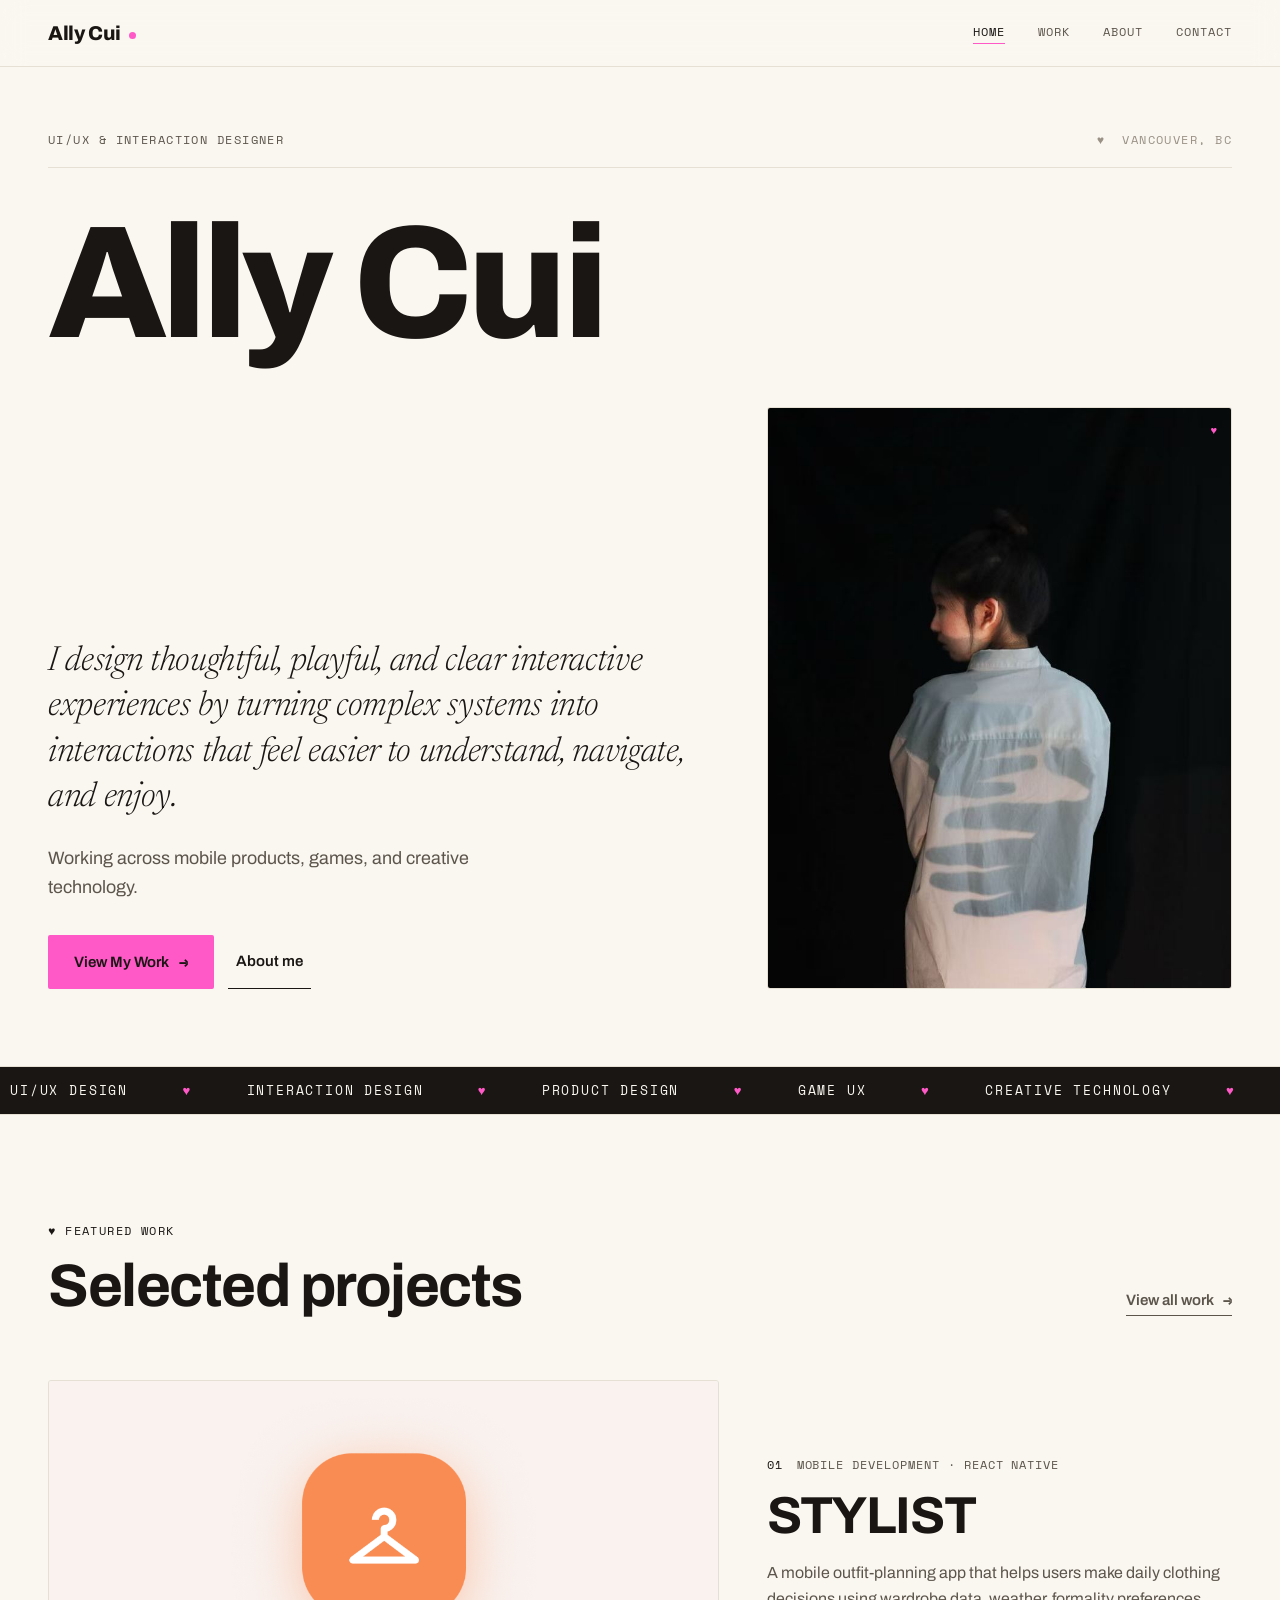
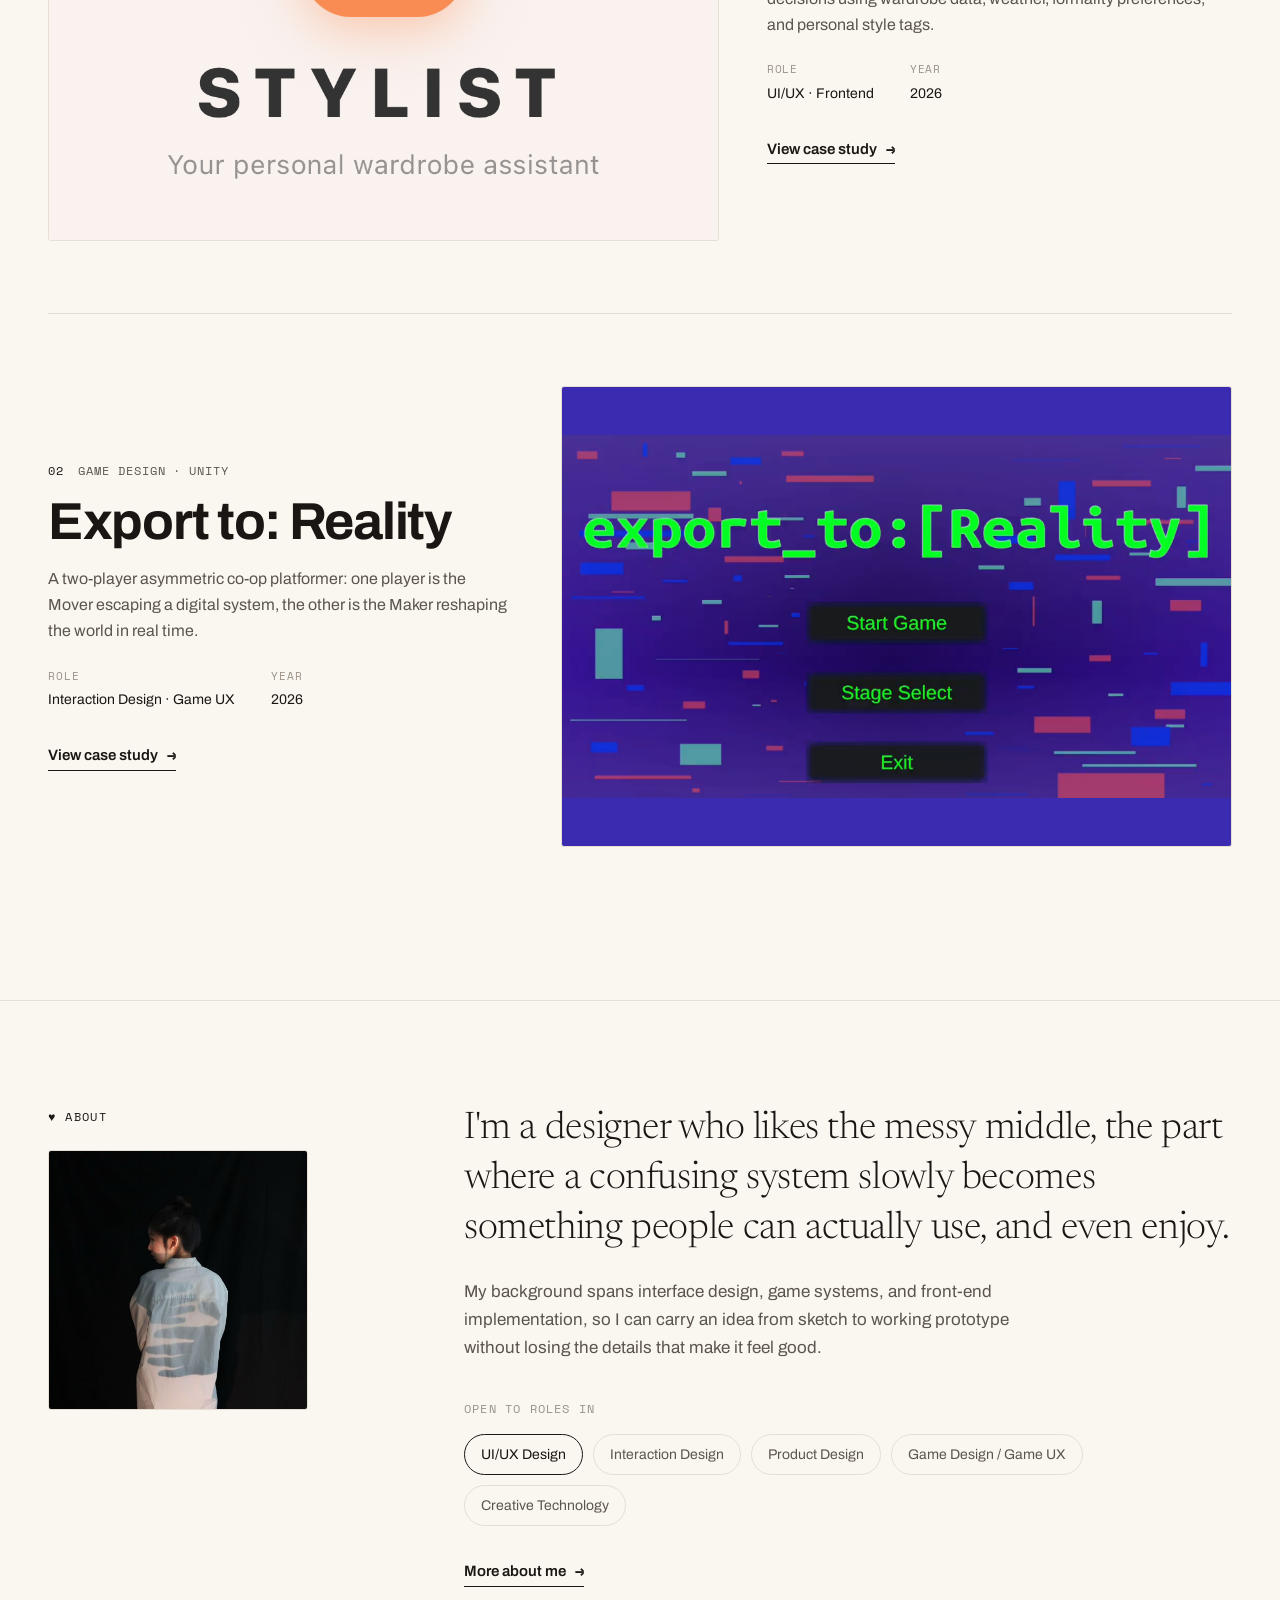
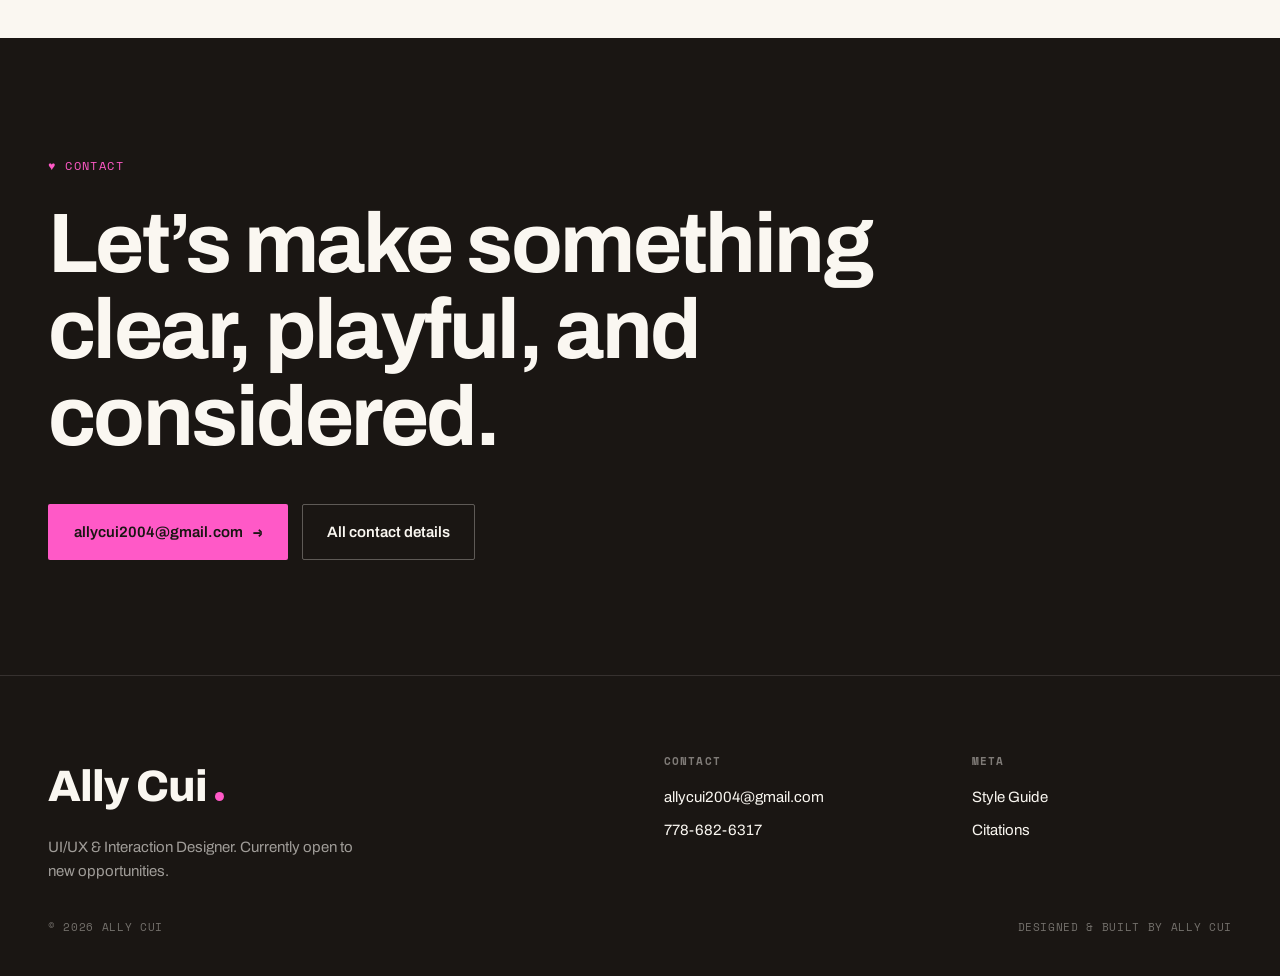
==== commit 61c4772b: "refine: unify portfolio visual details and accessibility patterns" ====
--- a/index.html
+++ b/index.html
@@ -45,7 +45,7 @@
       <section class="home-hero container" aria-labelledby="home-title">
         <div class="section-kicker">
           <span>UI/UX &amp; Interaction Designer</span>
-          <span class="soft"><span aria-hidden="true">&#10022;</span>&nbsp;&nbsp;Vancouver, BC</span>
+          <span class="soft"><span aria-hidden="true">&hearts;</span>&nbsp;&nbsp;Vancouver, BC</span>
         </div>
 
         <h1 class="home-hero__title" id="home-title">Ally&nbsp;Cui</h1>
@@ -55,7 +55,7 @@
             <p class="home-hero__statement">I design thoughtful, playful, and clear interactive experiences by turning complex systems into interactions that feel easier to understand, navigate, and enjoy.</p>
             <p class="home-hero__support">Working across mobile products, games, and creative technology.</p>
             <div class="button-row home-hero__actions">
-              <a class="button button--primary" href="work.html">View My Work <span class="arrow" aria-hidden="true">→</span></a>
+              <a class="button button--primary" href="work.html">View My Work <span class="arrow" aria-hidden="true">&rarr;</span></a>
               <a class="button button--minimal" href="about.html">About me</a>
             </div>
           </div>
@@ -63,7 +63,7 @@
           <div class="split-hero__media">
             <div class="media-frame media-frame--portrait">
               <img src="images/portrait.jpg" width="1440" height="960" alt="Ally Cui in profile against a dark backdrop, wearing a pale shirt with a soft projected shadow">
-              <span class="decor-float" aria-hidden="true">✦</span>
+              <span class="decor-float" aria-hidden="true">&hearts;</span>
             </div>
           </div>
         </div>
@@ -72,10 +72,10 @@
       <div class="marquee" aria-label="Design focus areas">
         <div class="marquee__track">
           <span class="marquee__set">
-            <span>UI/UX Design</span><span class="accent" aria-hidden="true">✦</span><span>Interaction Design</span><span class="accent" aria-hidden="true">✦</span><span>Product Design</span><span class="accent" aria-hidden="true">✦</span><span>Game UX</span><span class="accent" aria-hidden="true">✦</span><span>Creative Technology</span><span class="accent" aria-hidden="true">✦</span>
+            <span>UI/UX Design</span><span class="accent" aria-hidden="true">&hearts;</span><span>Interaction Design</span><span class="accent" aria-hidden="true">&hearts;</span><span>Product Design</span><span class="accent" aria-hidden="true">&hearts;</span><span>Game UX</span><span class="accent" aria-hidden="true">&hearts;</span><span>Creative Technology</span><span class="accent" aria-hidden="true">&hearts;</span>
           </span>
           <span class="marquee__set" aria-hidden="true">
-            <span>UI/UX Design</span><span class="accent">✦</span><span>Interaction Design</span><span class="accent">✦</span><span>Product Design</span><span class="accent">✦</span><span>Game UX</span><span class="accent">✦</span><span>Creative Technology</span><span class="accent">✦</span>
+            <span>UI/UX Design</span><span class="accent" aria-hidden="true">&hearts;</span><span>Interaction Design</span><span class="accent" aria-hidden="true">&hearts;</span><span>Product Design</span><span class="accent" aria-hidden="true">&hearts;</span><span>Game UX</span><span class="accent" aria-hidden="true">&hearts;</span><span>Creative Technology</span><span class="accent" aria-hidden="true">&hearts;</span>
           </span>
         </div>
       </div>
@@ -83,10 +83,10 @@
       <section class="section home-projects container" aria-labelledby="selected-projects">
         <div class="home-section-header">
           <div>
-            <span class="eyebrow">✦ Featured Work</span>
+            <span class="eyebrow"><span aria-hidden="true">&hearts;</span> Featured Work</span>
             <h2 class="home-section-heading" id="selected-projects">Selected projects</h2>
           </div>
-          <a class="text-link muted" href="work.html">View all work <span class="arrow" aria-hidden="true">→</span></a>
+          <a class="text-link muted" href="work.html">View all work <span class="arrow" aria-hidden="true">&rarr;</span></a>
         </div>
 
         <article class="project-card">
@@ -110,7 +110,7 @@
                 <dd>2026</dd>
               </div>
             </dl>
-            <a class="text-link home-about__link" href="stylist.html">View case study <span class="arrow" aria-hidden="true">→</span></a>
+            <a class="text-link home-about__link" href="stylist.html">View case study <span class="arrow" aria-hidden="true">&rarr;</span></a>
           </div>
         </article>
 
@@ -129,7 +129,7 @@
                 <dd>2026</dd>
               </div>
             </dl>
-            <a class="text-link home-about__link" href="export-to-reality.html">View case study <span class="arrow" aria-hidden="true">→</span></a>
+            <a class="text-link home-about__link" href="export-to-reality.html">View case study <span class="arrow" aria-hidden="true">&rarr;</span></a>
           </div>
 
           <a class="project-card__media" href="export-to-reality.html" aria-label="View the Export to: Reality case study">
@@ -143,7 +143,7 @@
       <section class="section section--bordered home-about" aria-labelledby="about-preview">
         <div class="container two-column-copy">
           <div class="two-column-copy__aside">
-            <span class="eyebrow">✦ About</span>
+            <span class="eyebrow"><span aria-hidden="true">&hearts;</span> About</span>
             <div class="media-frame media-frame--square home-about__portrait">
               <img src="images/portrait.jpg" width="1440" height="960" alt="Ally Cui in profile against a dark backdrop" loading="lazy">
             </div>
@@ -164,17 +164,17 @@
               </div>
             </div>
 
-            <a class="text-link home-about__link" href="about.html">More about me <span class="arrow" aria-hidden="true">→</span></a>
+            <a class="text-link home-about__link" href="about.html">More about me <span class="arrow" aria-hidden="true">&rarr;</span></a>
           </div>
         </div>
       </section>
 
       <section class="section--dark home-contact" aria-labelledby="contact-preview">
         <div class="container">
-          <span class="eyebrow">✦ Contact</span>
+          <span class="eyebrow"><span aria-hidden="true">&hearts;</span> Contact</span>
           <h2 class="home-contact__heading" id="contact-preview">Let&rsquo;s make something<br>clear, playful, and<br>considered.</h2>
           <div class="button-row home-contact__actions">
-            <a class="button button--primary button--dark-inverse" href="mailto:allycui2004@gmail.com">allycui2004@gmail.com <span class="arrow" aria-hidden="true">→</span></a>
+            <a class="button button--primary button--dark-inverse" href="mailto:allycui2004@gmail.com">allycui2004@gmail.com <span class="arrow" aria-hidden="true">&rarr;</span></a>
             <a class="button button--outline-dark" href="contact.html">All contact details</a>
           </div>
         </div>
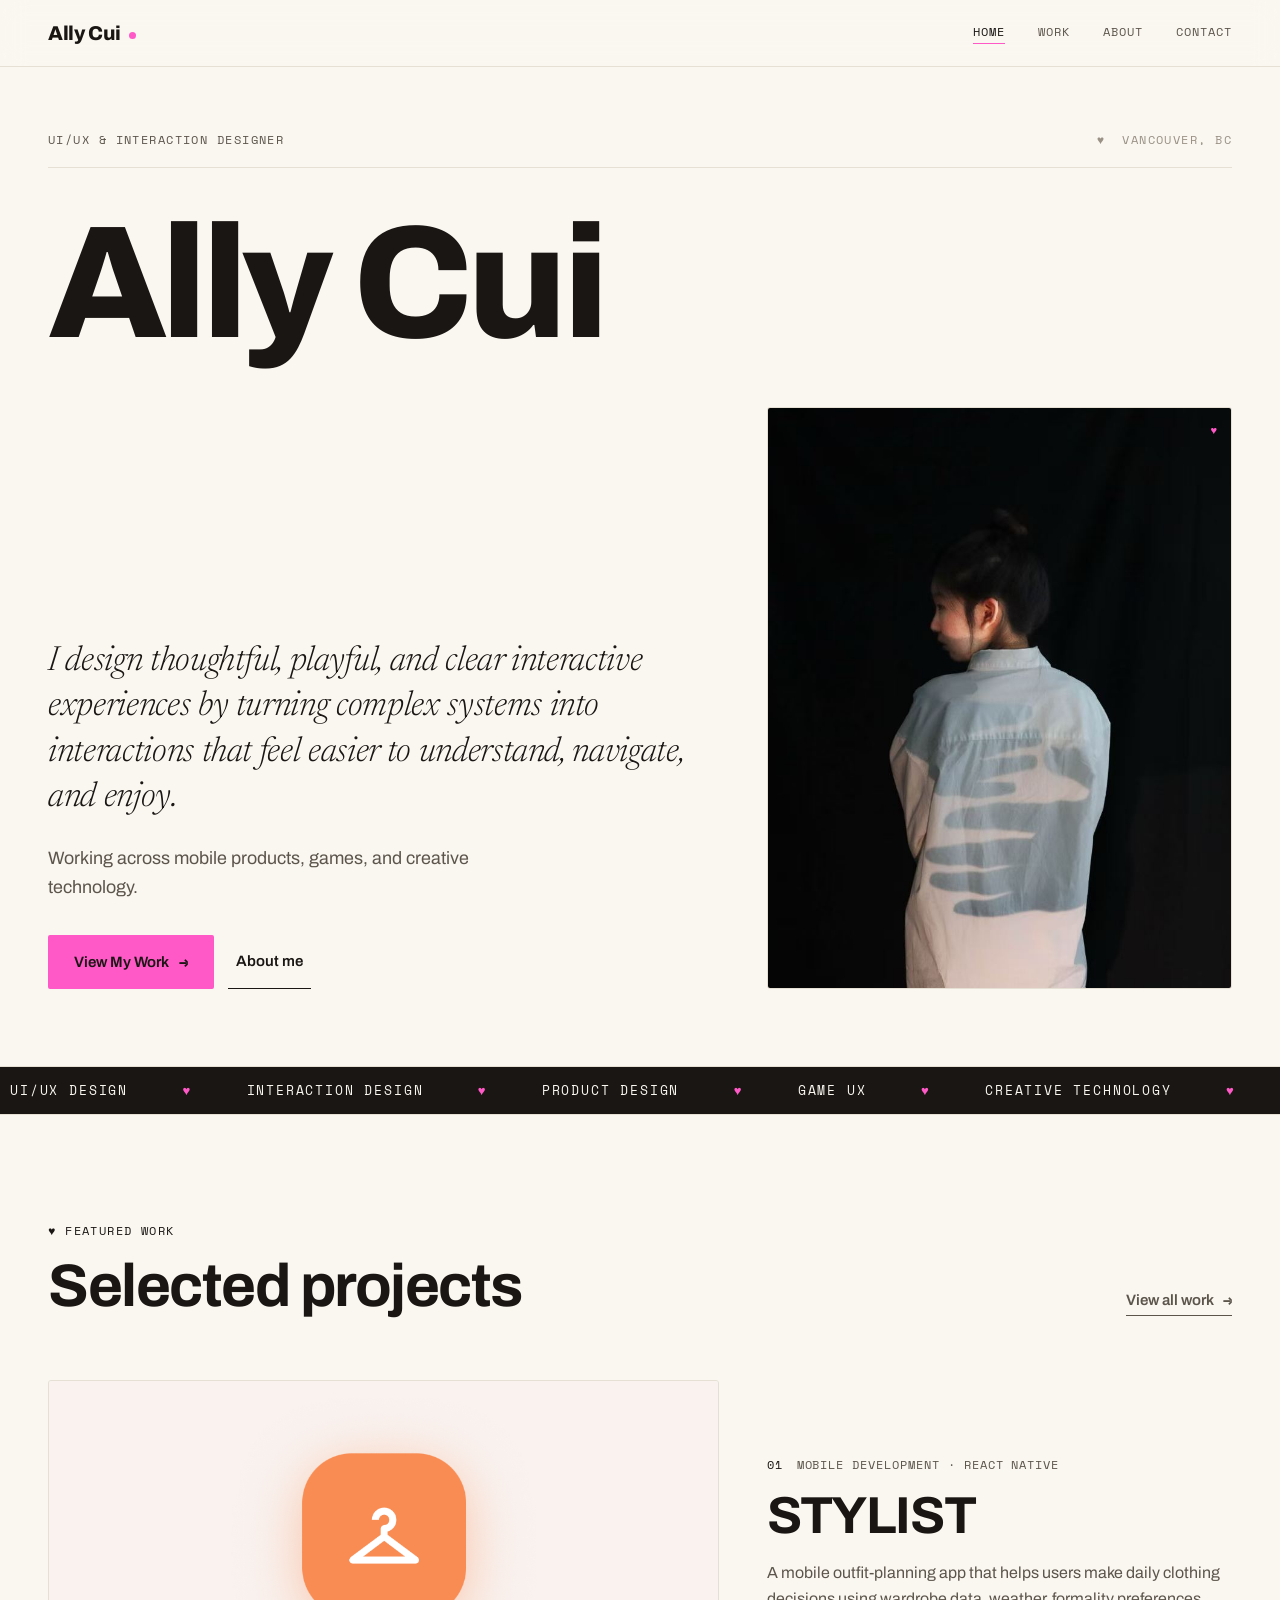
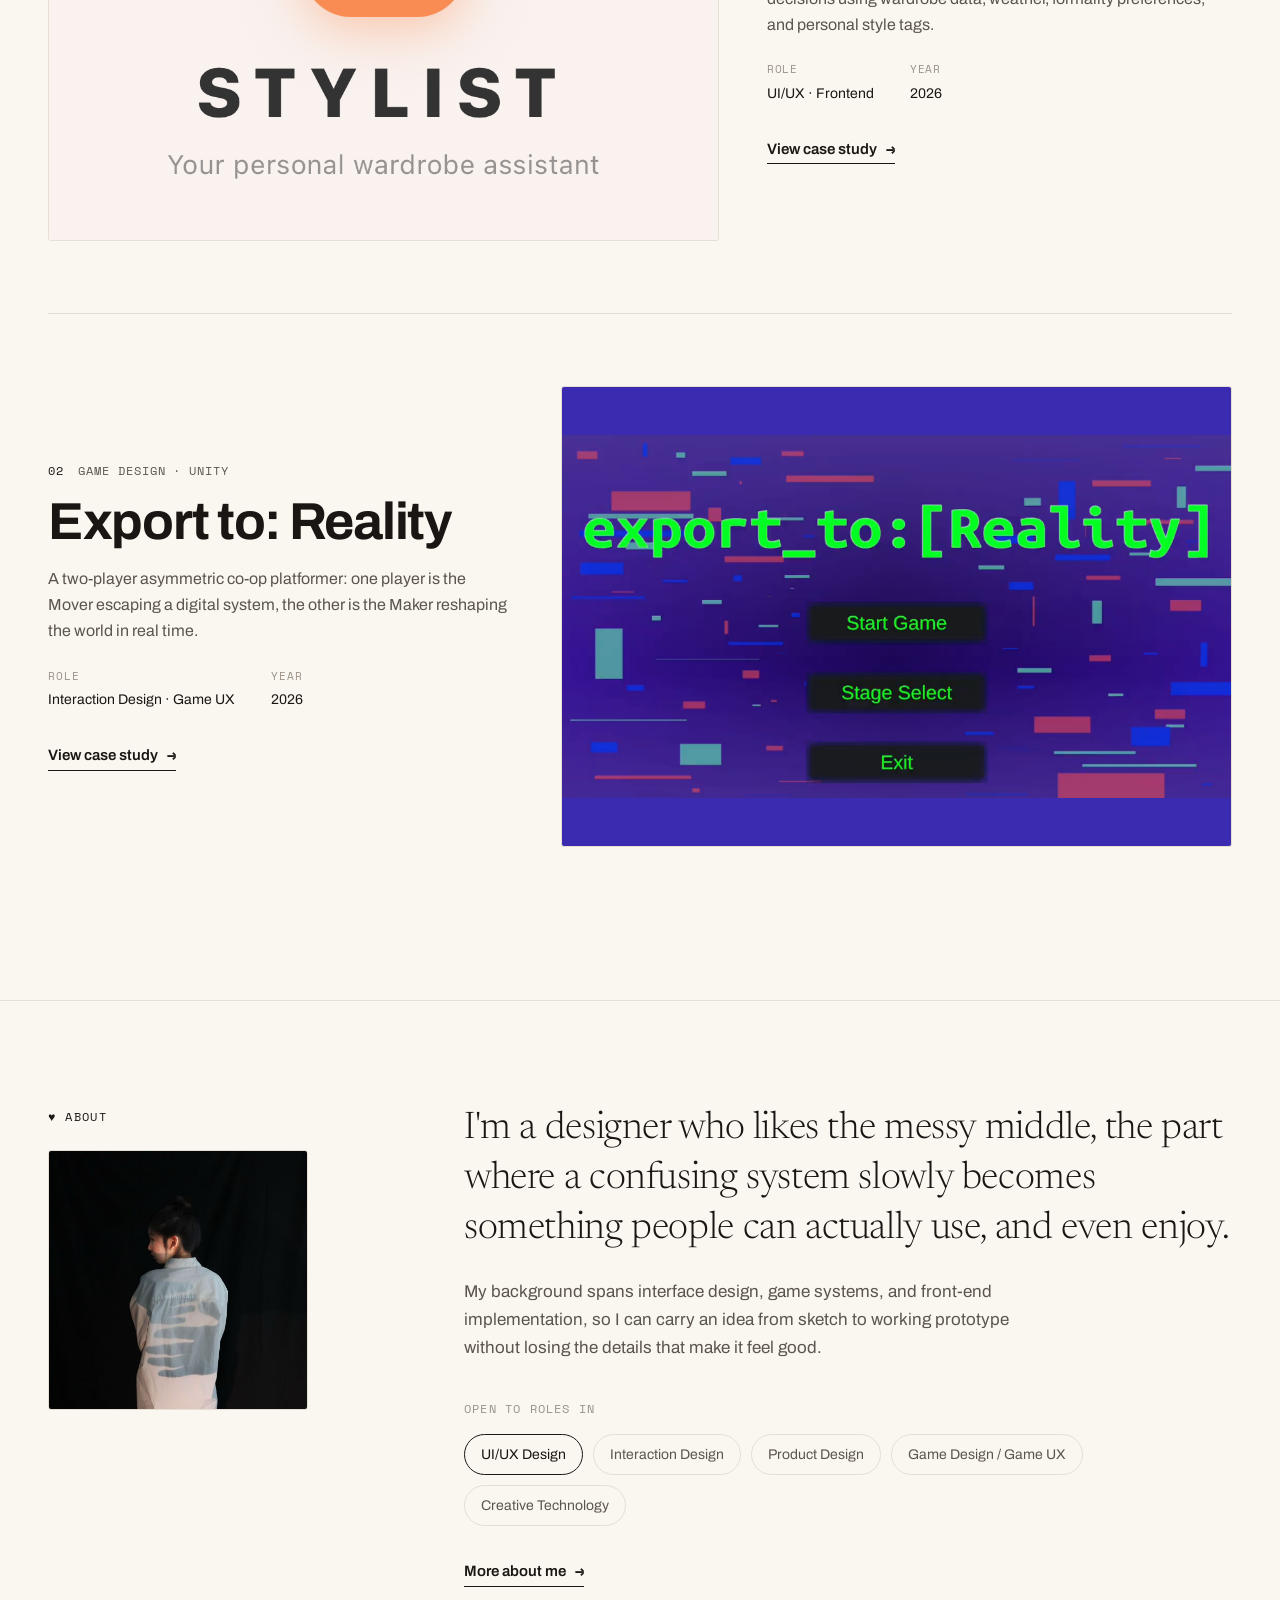
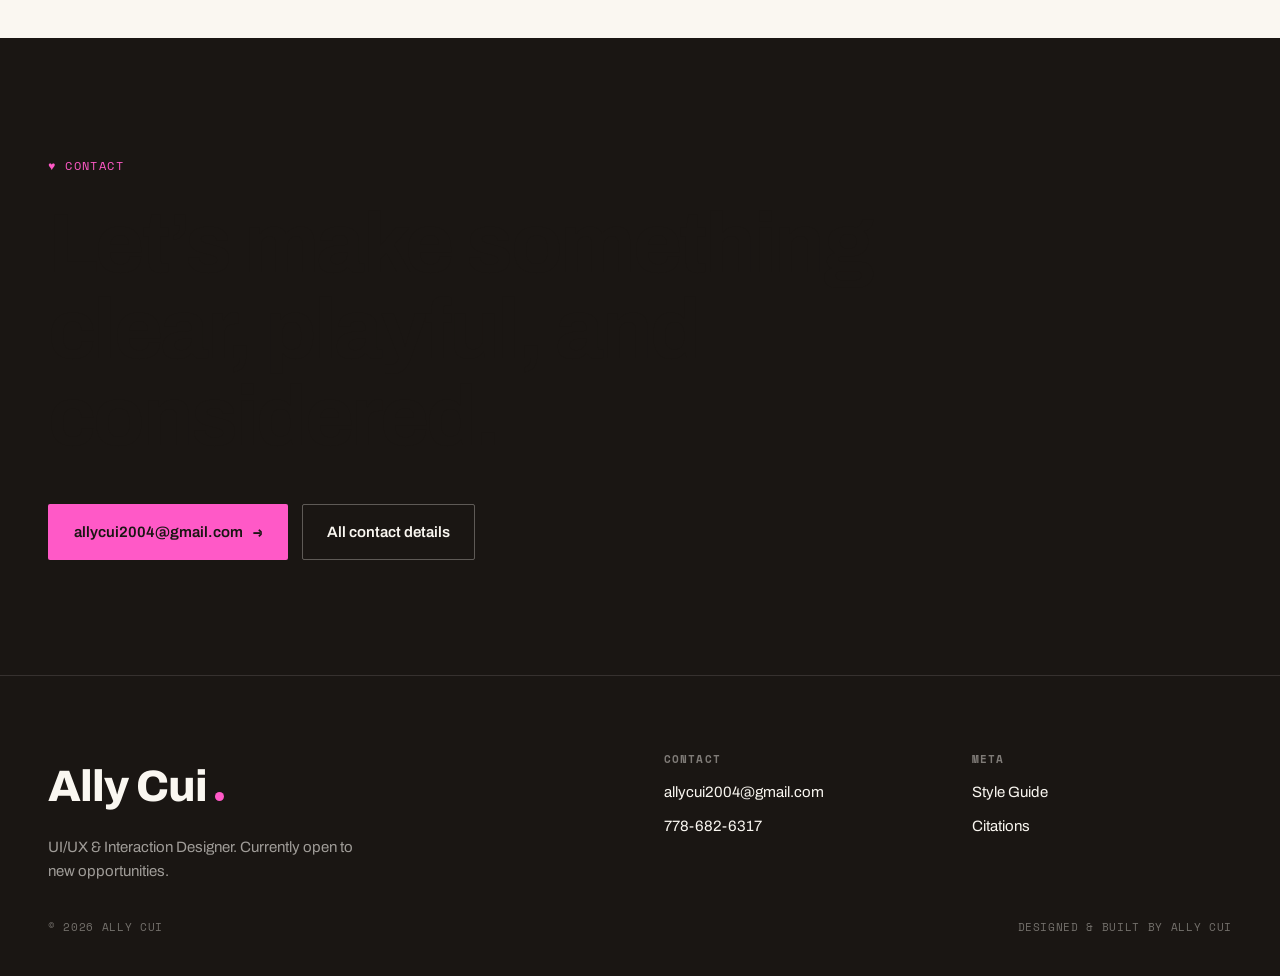
==== commit 3929e460: "refine: simplify style guide and update citations" ====
--- a/index.html
+++ b/index.html
@@ -20,6 +20,7 @@
   <a class="skip-link" href="#main-content">Skip to content</a>
 
   <div class="site-shell">
+    <!-- Shared site header -->
     <header class="site-header">
       <div class="site-header__inner container">
         <a class="brand" href="index.html" aria-label="Ally Cui home">
@@ -41,7 +42,9 @@
       </div>
     </header>
 
+    <!-- Main content -->
     <main class="main-content" id="main-content">
+      <!-- Hero: name, statement, and portrait -->
       <section class="home-hero container" aria-labelledby="home-title">
         <div class="section-kicker">
           <span>UI/UX &amp; Interaction Designer</span>
@@ -80,6 +83,7 @@
         </div>
       </div>
 
+      <!-- Featured projects -->
       <section class="section home-projects container" aria-labelledby="selected-projects">
         <div class="home-section-header">
           <div>
@@ -140,6 +144,7 @@
         </article>
       </section>
 
+      <!-- About preview -->
       <section class="section section--bordered home-about" aria-labelledby="about-preview">
         <div class="container two-column-copy">
           <div class="two-column-copy__aside">
@@ -169,6 +174,7 @@
         </div>
       </section>
 
+      <!-- Contact call-to-action -->
       <section class="section--dark home-contact" aria-labelledby="contact-preview">
         <div class="container">
           <span class="eyebrow"><span aria-hidden="true">&hearts;</span> Contact</span>
@@ -181,6 +187,7 @@
       </section>
     </main>
 
+    <!-- Shared footer -->
     <footer class="site-footer">
       <div class="container site-footer__grid">
         <div class="site-footer__intro">
--- a/css/variables.css
+++ b/css/variables.css
@@ -1,3 +1,5 @@
+/* Design tokens: colours, typography, spacing, radii, borders, and motion values */
+
 :root {
   --color-paper: #faf7f1;
   --color-ink: #1a1613;
--- a/css/base.css
+++ b/css/base.css
@@ -1,3 +1,5 @@
+/* Global reset and base element styles */
+
 *,
 *::before,
 *::after {
@@ -49,6 +51,37 @@
   font: inherit;
 }
 
+/* Heading scale */
+
+h1,
+h2,
+h3,
+h4,
+h5,
+h6 {
+  color: var(--color-ink);
+  font-family: var(--font-sans);
+  font-weight: 700;
+  line-height: 1.12;
+}
+
+h1 {
+  font-size: clamp(2.5rem, 8vw, 6rem);
+  letter-spacing: -0.035em;
+}
+
+h2 {
+  font-size: clamp(2rem, 5vw, 3.75rem);
+  letter-spacing: -0.025em;
+}
+
+h3 {
+  font-size: clamp(1.5rem, 3vw, 2.25rem);
+  letter-spacing: -0.02em;
+}
+
+/* Selection highlight and keyboard focus ring */
+
 ::selection {
   background: var(--color-accent);
   color: var(--color-ink);
@@ -59,6 +92,8 @@
   outline-offset: 4px;
   box-shadow: var(--focus-ring);
 }
+
+/* Skip-to-content link: visually hidden until focused */
 
 .skip-link {
   position: fixed;
@@ -79,6 +114,8 @@
 .skip-link:focus-visible {
   transform: translateY(0);
 }
+
+/* Utility colour and type classes */
 
 .eyebrow {
   color: var(--color-ink);
@@ -110,6 +147,8 @@
   color: var(--color-ink);
 }
 
+/* Underline text link */
+
 .text-link {
   display: inline-flex;
   align-items: center;
@@ -126,6 +165,8 @@
   color: var(--color-ink);
 }
 
+/* Arrow: inherits Space Mono for consistent glyph rendering */
+
 .arrow {
   font-family: var(--font-mono);
 }
--- a/css/components.css
+++ b/css/components.css
@@ -1,3 +1,7 @@
+/* Reusable UI components: header, navigation, buttons, cards, media, and case study elements */
+
+/* Animations */
+
 @keyframes ac-float {
   0%,
   100% {
@@ -18,6 +22,8 @@
     transform: translateX(-50%);
   }
 }
+
+/* Page shell, sticky header, and brand mark */
 
 .site-shell {
   display: flex;
@@ -64,6 +70,8 @@
   transform: translateY(-1px);
 }
 
+/* Mobile navigation toggle button */
+
 .nav-toggle {
   display: none;
   min-width: 2.75rem;
@@ -83,6 +91,8 @@
   background: currentColor;
 }
 
+/* Primary navigation */
+
 .site-nav {
   display: flex;
   align-items: center;
@@ -106,6 +116,8 @@
   border-bottom-color: var(--color-accent);
   color: var(--color-ink);
 }
+
+/* Buttons and button groups */
 
 .button-row {
   display: flex;
@@ -178,6 +190,8 @@
   letter-spacing: 0.12em;
   text-transform: uppercase;
 }
+
+/* Scrolling marquee banner */
 
 .marquee {
   overflow: hidden;
@@ -206,6 +220,8 @@
   padding-right: 2.125rem;
 }
 
+/* Media frames: images, portraits, and project thumbnails */
+
 .media-frame {
   position: relative;
   overflow: hidden;
@@ -265,6 +281,8 @@
   font-size: 0.6875rem;
 }
 
+/* Featured project cards */
+
 .project-card {
   display: grid;
   grid-template-columns: repeat(12, 1fr);
@@ -323,6 +341,8 @@
   line-height: 1.62;
 }
 
+/* Metadata rows, tag pills, and breadcrumb trail */
+
 .metadata-row {
   display: flex;
   gap: 2.25rem;
@@ -374,6 +394,8 @@
   text-decoration-color: var(--color-accent);
   text-underline-offset: 0.18em;
 }
+
+/* Case study project meta grid and video preview card */
 
 .meta-grid {
   display: grid;
@@ -475,6 +497,8 @@
   text-transform: uppercase;
 }
 
+/* Figures, captions, and phone mockup sizing */
+
 .caption,
 .figure-card figcaption,
 .video-card figcaption {
@@ -511,6 +535,8 @@
   object-fit: contain;
 }
 
+/* Before/after label rows and badge chips */
+
 .label-row {
   display: flex;
   align-items: center;
@@ -538,6 +564,8 @@
   color: var(--color-muted);
   font-size: 0.875rem;
 }
+
+/* Callout boxes, design question cards, and decision lists */
 
 .callout {
   margin-top: 1.75rem;
@@ -635,6 +663,8 @@
 .section--dark .callout-list__text strong {
   color: var(--color-paper);
 }
+
+/* Player role cards and technology support cards */
 
 .role-card {
   border: var(--border-thin);
@@ -708,6 +738,8 @@
   color: var(--color-accent);
 }
 
+/* Contact link rows */
+
 .contact-list {
   display: flex;
   flex-direction: column;
@@ -753,6 +785,8 @@
   font-family: var(--font-mono);
   font-size: 1.125rem;
 }
+
+/* Expandable video description and transcript */
 
 .transcript-debt {
   margin-top: var(--space-4);
@@ -807,6 +841,8 @@
 .section--dark .transcript-debt p {
   color: rgba(250, 247, 241, 0.7);
 }
+
+/* Work listing cards */
 
 .work-card {
   display: block;
@@ -874,6 +910,8 @@
   padding-top: var(--space-5);
 }
 
+/* Next and previous project navigation */
+
 .next-project {
   display: flex;
   align-items: center;
@@ -927,6 +965,8 @@
   letter-spacing: -0.02em;
 }
 
+/* Site footer */
+
 .site-footer {
   border-top: 1px solid rgba(250, 247, 241, 0.12);
   background: var(--color-ink);
--- a/css/layout.css
+++ b/css/layout.css
@@ -1,3 +1,7 @@
+/* Structural layout: container, grids, hero splits, case study sections, and spacing utilities */
+
+/* Centred page container */
+
 .container {
   width: min(100% - (var(--container-pad) * 2), var(--container-max));
   margin-inline: auto;
@@ -6,6 +10,8 @@
 .main-content {
   flex: 1;
 }
+
+/* Section spacing and background modifiers */
 
 .section {
   padding-block: clamp(3.5rem, 8vw, 6.875rem) clamp(1.875rem, 4vw, 3.75rem);
@@ -30,6 +36,8 @@
   gap: clamp(1.5rem, 4vw, 3rem);
 }
 
+/* Split hero: copy column left, media column right */
+
 .split-hero {
   display: grid;
   grid-template-columns: repeat(12, 1fr);
@@ -47,6 +55,8 @@
   grid-column: span 5;
   min-width: 13.75rem;
 }
+
+/* Two-column layout: narrow aside and wide main content */
 
 .two-column-copy {
   display: grid;
@@ -70,6 +80,8 @@
   gap: clamp(1.75rem, 4vw, 3rem);
 }
 
+/* Case study section layout */
+
 .case-section {
   border-top: var(--border-thin);
   padding-block: clamp(3rem, 6vw, 5.5rem);
@@ -91,6 +103,8 @@
   min-width: 17.5rem;
 }
 
+/* Responsive image comparison grid */
+
 .media-grid {
   display: grid;
   grid-template-columns: repeat(auto-fit, minmax(17.5rem, 1fr));
--- a/css/templates.css
+++ b/css/templates.css
@@ -1,3 +1,7 @@
+/* Page-specific template rules: home, work, case studies, about, style guide, and citations */
+
+/* Home page */
+
 .home-hero {
   padding-block: clamp(1.75rem, 5vw, 4rem) clamp(2.5rem, 6vw, 5.625rem);
 }
@@ -110,6 +114,8 @@
 .home-contact__actions {
   margin-top: 2.75rem;
 }
+
+/* Work page */
 
 .work-hero {
   padding-block: clamp(2.5rem, 6vw, 6rem) clamp(2.25rem, 5vw, 3.75rem);
@@ -170,6 +176,8 @@
   font-style: italic;
 }
 
+/* Case study pages */
+
 .case-hero {
   padding-block: clamp(1.5rem, 3vw, 2.5rem) clamp(2.5rem, 5vw, 4rem);
 }
@@ -232,6 +240,8 @@
   font-weight: 300;
   line-height: 1.4;
 }
+
+/* About page */
 
 .about-hero {
   padding-block: clamp(2.5rem, 6vw, 6rem);
@@ -341,38 +351,20 @@
   line-height: 1.12;
 }
 
+/* Style guide page */
+
 .style-hero {
-  padding-block: clamp(2.5rem, 6vw, 5.5rem);
-}
-
-.style-foundations,
+  padding-block: clamp(2.5rem, 6vw, 5.5rem) clamp(1.5rem, 3vw, 2rem);
+}
+
 .style-components {
-  border-top: var(--border-thin);
   padding-block: clamp(3rem, 6vw, 5rem);
-}
-
-.style-section-header {
-  max-width: 52rem;
-  margin-bottom: clamp(1.75rem, 4vw, 3rem);
-}
-
-.style-section-header .case-heading {
-  margin-top: var(--space-4);
-}
-
-.style-swatch-grid,
-.style-type-grid,
-.style-map-grid {
-  display: grid;
-  grid-template-columns: repeat(auto-fit, minmax(14rem, 1fr));
-  gap: 1px;
-  border: var(--border-thin);
-  background: var(--color-line);
-}
-
-.style-swatch,
-.style-type-grid article,
-.style-map-grid article {
+  padding-top: clamp(1.25rem, 3vw, 2rem);
+}
+
+/* Colour swatches */
+
+.style-swatch {
   background: var(--color-paper);
   padding: clamp(1.25rem, 2.4vw, 2rem);
 }
@@ -426,23 +418,58 @@
   font-size: 0.75rem;
 }
 
-.style-layout-demo {
-  display: grid;
-  grid-template-columns: 2fr 1fr 1fr;
+.style-swatch-list {
+  display: grid;
+  gap: 1px;
+  border: var(--border-thin);
+  background: var(--color-line);
+}
+
+.style-swatch-list .style-swatch {
+  min-height: 8rem;
+  border-top-width: 2rem;
+}
+
+/* Typography specimen stack */
+
+.style-type-stack {
+  display: grid;
+  gap: var(--space-5);
+}
+
+.style-type-stack article + article {
+  border-top: var(--border-thin);
+  padding-top: var(--space-5);
+}
+
+.style-type-stack .home-section-heading {
+  font-size: clamp(2rem, 5vw, 3rem);
+}
+
+.style-heading-demo {
+  display: grid;
   gap: var(--space-4);
-  margin-top: var(--space-7);
-}
-
-.style-layout-demo div {
-  border: var(--border-thin);
-  border-radius: var(--radius-card);
-  padding: clamp(1.25rem, 3vw, 2rem);
-  color: var(--color-muted);
-  font-family: var(--font-mono);
-  font-size: 0.75rem;
-  letter-spacing: 0.08em;
-  text-transform: uppercase;
-}
+}
+
+.style-heading-demo h1,
+.style-heading-demo h2,
+.style-heading-demo h3 {
+  margin: 0;
+}
+
+.style-heading-demo h1 {
+  font-size: clamp(2.25rem, 5vw, 4rem);
+}
+
+.style-heading-demo h2 {
+  font-size: clamp(1.875rem, 4vw, 3rem);
+}
+
+.style-heading-demo h3 {
+  font-size: clamp(1.5rem, 3vw, 2.125rem);
+}
+
+/* Component documentation grid */
 
 .style-component {
   border-top: var(--border-thin);
@@ -505,6 +532,21 @@
   display: inline-block;
 }
 
+.style-marquee-demo {
+  margin-top: 0;
+}
+
+.style-marquee-demo .marquee__track {
+  animation-duration: calc(var(--duration-marquee) * 1.5);
+}
+
+.style-marquee-demo .marquee__set {
+  min-width: 34rem;
+  gap: var(--space-5);
+  justify-content: flex-start;
+  padding-right: var(--space-5);
+}
+
 .style-card-demo {
   grid-template-columns: 1fr;
 }
@@ -521,8 +563,29 @@
 }
 
 .style-footer-demo .site-footer__grid {
-  grid-template-columns: 1fr 1fr;
+  width: auto;
+  grid-template-columns: 1fr;
   padding: var(--space-7);
+}
+
+.style-footer-demo .site-footer__intro,
+.style-footer-demo .site-footer__column,
+.style-footer-demo .site-footer__column--wide {
+  grid-column: auto;
+  min-width: 0;
+}
+
+.style-footer-demo .site-footer__bottom {
+  width: auto;
+  padding: 0 var(--space-7) var(--space-7);
+}
+
+.style-next-project-demo {
+  padding: var(--space-7);
+}
+
+.style-next-project-demo .next-project {
+  width: auto;
 }
 
 .style-note {
@@ -531,15 +594,7 @@
   font-size: 0.9375rem;
 }
 
-.style-map-grid h3 {
-  margin-bottom: var(--space-3);
-  font-size: 1.25rem;
-}
-
-.style-map-grid p {
-  color: var(--color-muted);
-  line-height: 1.6;
-}
+/* Citations page */
 
 .citation-hero {
   padding-block: clamp(2.5rem, 6vw, 5.5rem);
--- a/css/responsive.css
+++ b/css/responsive.css
@@ -1,3 +1,6 @@
+/* Responsive overrides: tablet (900px), small tablet (768px), mobile (480px), and reduced motion */
+
+/* Tablet: collapse navigation, stack multi-column layouts */
 @media (max-width: 900px) {
   .site-header__inner {
     align-items: center;
@@ -66,6 +69,7 @@
   }
 }
 
+/* Small tablet: typography and layout adjustments */
 @media (max-width: 768px) {
   .section-kicker {
     align-items: flex-start;
@@ -109,7 +113,6 @@
   }
 
   .style-doc-grid,
-  .style-layout-demo,
   .style-footer-demo .site-footer__grid {
     grid-template-columns: 1fr;
   }
@@ -124,6 +127,7 @@
   }
 }
 
+/* Mobile: compact spacing and full-width buttons */
 @media (max-width: 480px) {
   .site-header__inner {
     padding-block: 0.875rem;
@@ -154,12 +158,6 @@
     font-size: 0.75rem;
   }
 
-  .style-swatch-grid,
-  .style-type-grid,
-  .style-map-grid {
-    grid-template-columns: 1fr;
-  }
-
   .style-doc-grid pre {
     white-space: pre-wrap;
   }
@@ -179,6 +177,7 @@
   }
 }
 
+/* Reduced motion: disable animations and transitions */
 @media (prefers-reduced-motion: reduce) {
   html {
     scroll-behavior: auto;
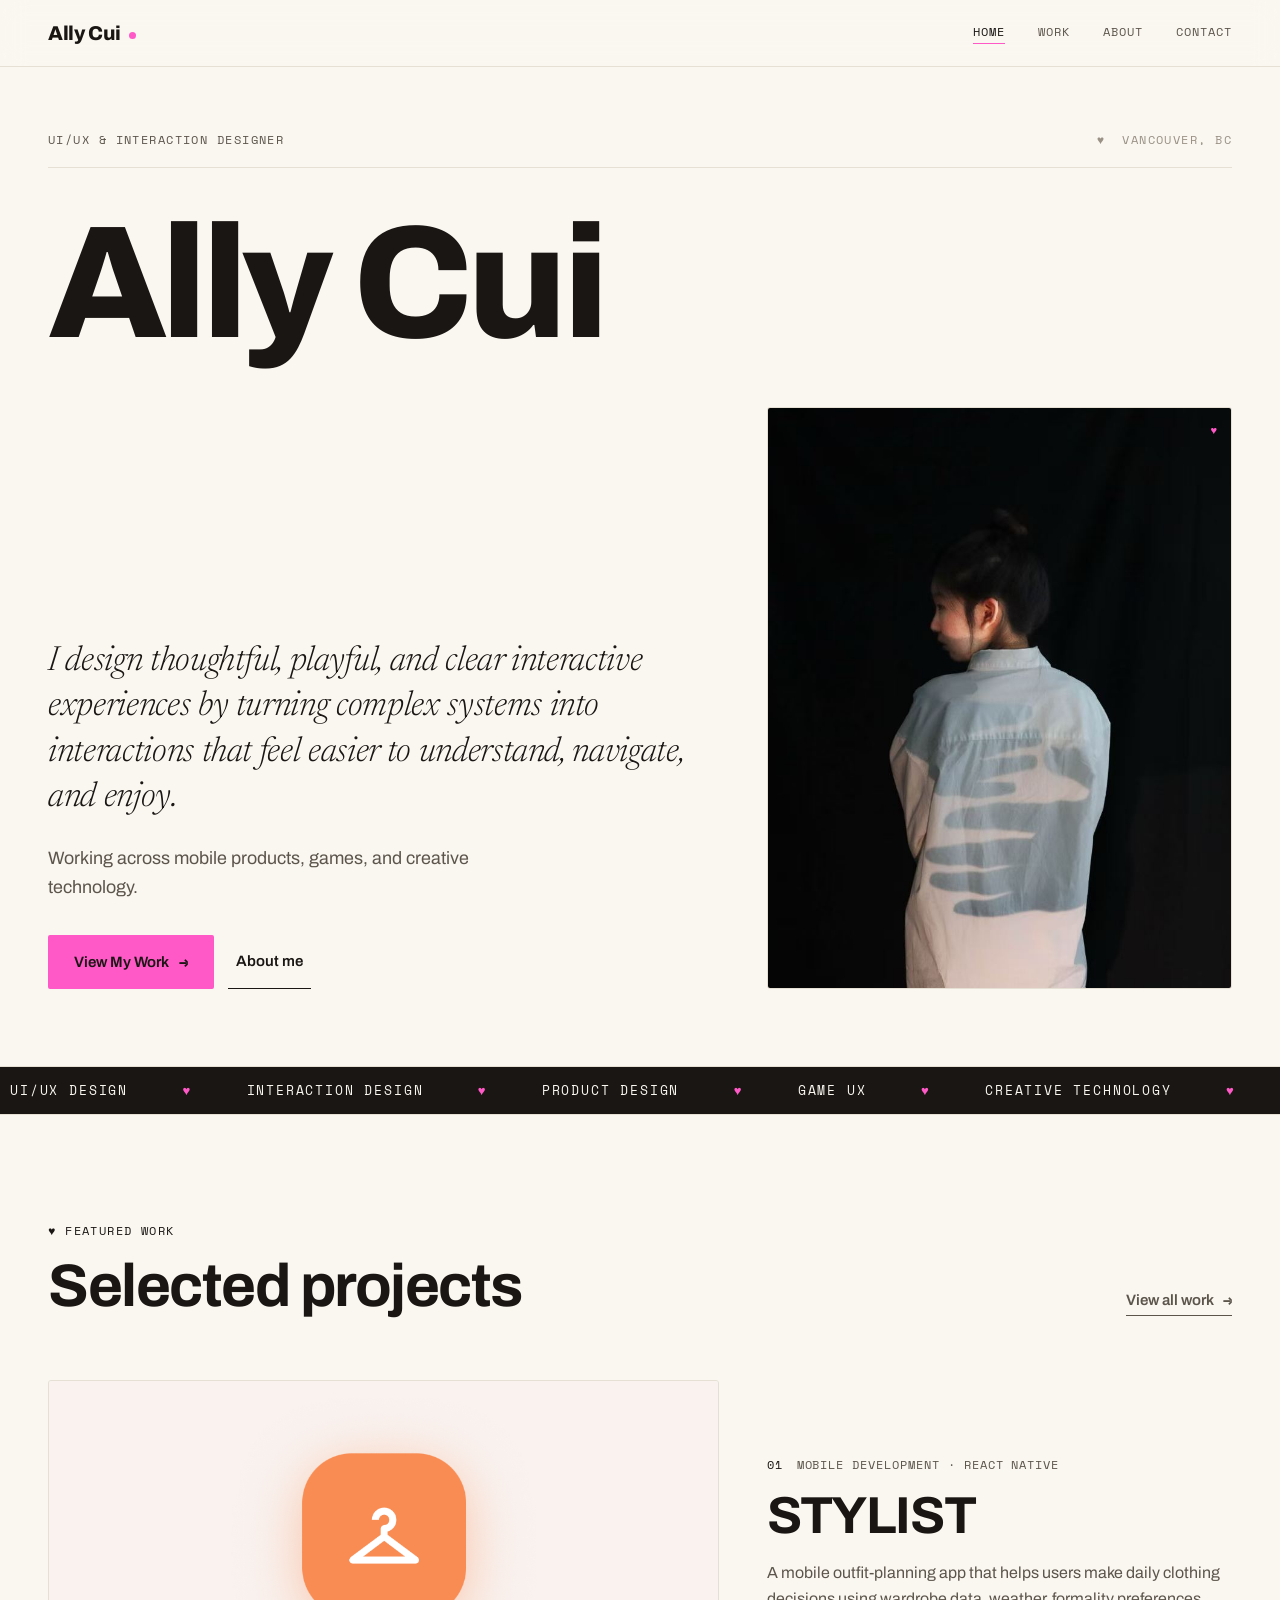
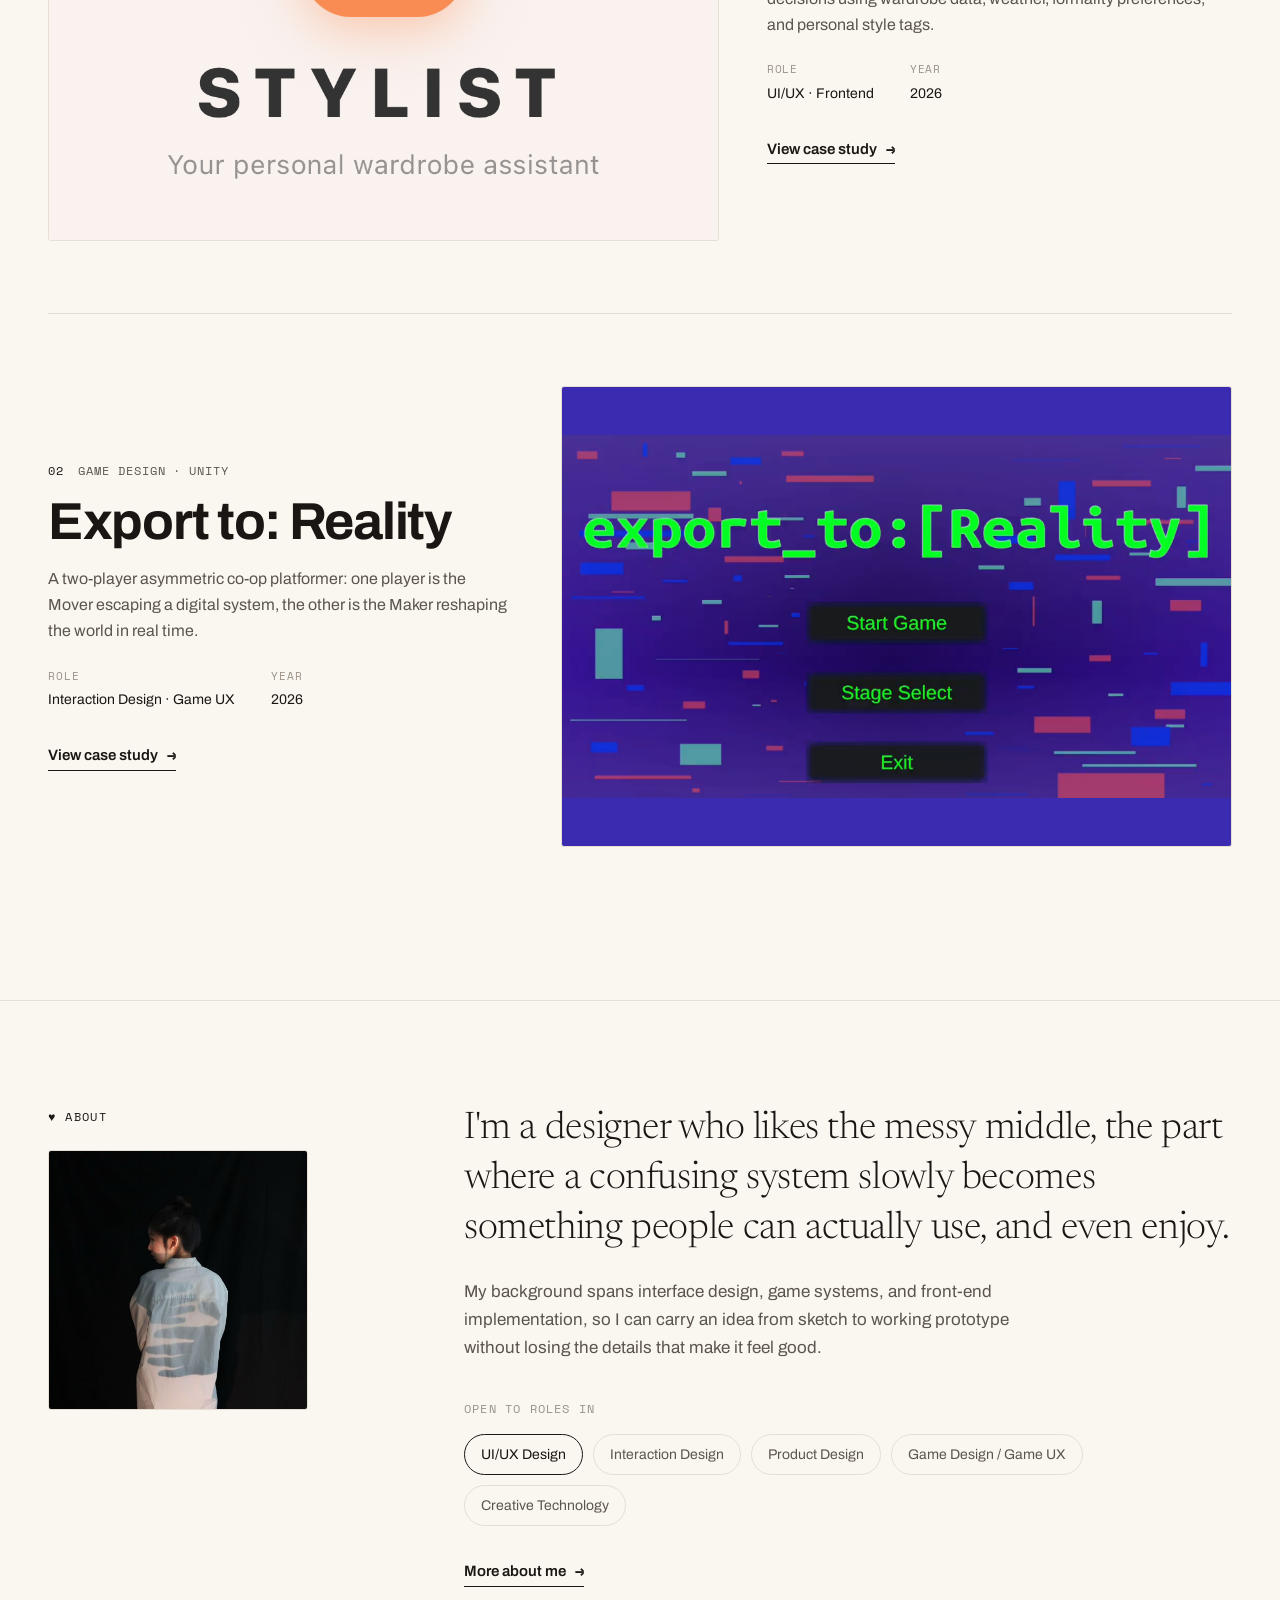
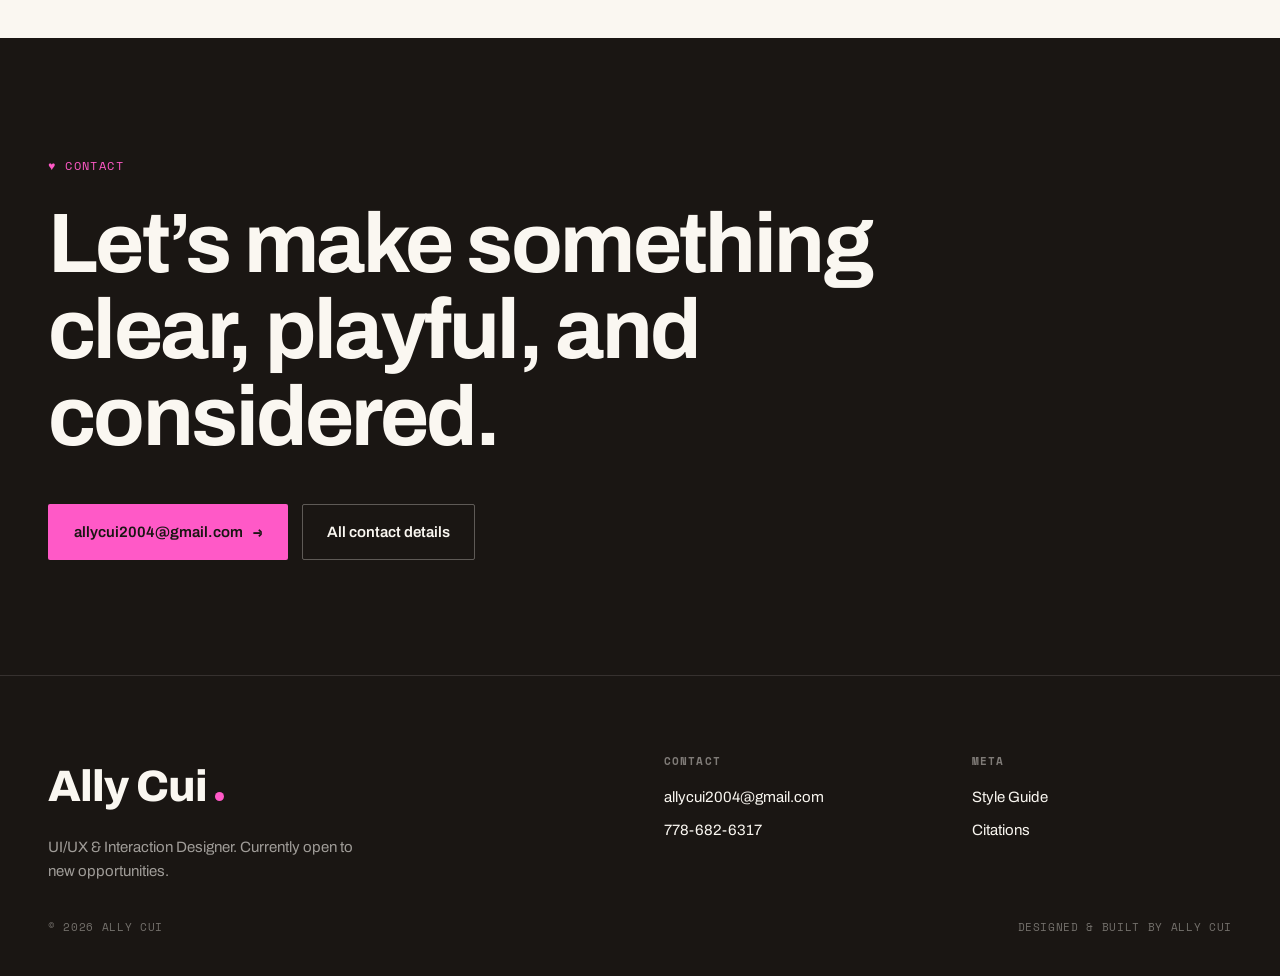
==== commit 3bbd0469: "refine: update style guide, citations, and code documentation" ====
--- a/index.html
+++ b/index.html
@@ -12,7 +12,7 @@
   <link rel="stylesheet" href="css/base.css">
   <link rel="stylesheet" href="css/components.css">
   <link rel="stylesheet" href="css/layout.css">
-  <link rel="stylesheet" href="css/templates.css">
+  <link rel="stylesheet" href="css/pages/home.css">
   <link rel="stylesheet" href="css/responsive.css">
   <script src="js/main.js" defer></script>
 </head>
@@ -158,8 +158,8 @@
             <h2 class="home-about__lead" id="about-preview">I'm a designer who likes the messy middle, the part where a confusing system slowly becomes something people can actually use, and even enjoy.</h2>
             <p class="home-about__body">My background spans interface design, game systems, and front-end implementation, so I can carry an idea from sketch to working prototype without losing the details that make it feel good.</p>
 
-            <div class="home-about__tags">
-              <div class="home-about__tag-heading">Open to roles in</div>
+            <div class="tag-group">
+              <div class="tag-group__label">Open to roles in</div>
               <div class="tag-list" aria-label="Professional interests">
                 <span class="tag tag--active">UI/UX Design</span>
                 <span class="tag">Interaction Design</span>
--- a/css/base.css
+++ b/css/base.css
@@ -1,5 +1,4 @@
 /* Global reset and base element styles */
-
 *,
 *::before,
 *::after {
@@ -51,50 +50,19 @@
   font: inherit;
 }
 
-/* Heading scale */
-
-h1,
-h2,
-h3,
-h4,
-h5,
-h6 {
-  color: var(--color-ink);
-  font-family: var(--font-sans);
-  font-weight: 700;
-  line-height: 1.12;
-}
-
-h1 {
-  font-size: clamp(2.5rem, 8vw, 6rem);
-  letter-spacing: -0.035em;
-}
-
-h2 {
-  font-size: clamp(2rem, 5vw, 3.75rem);
-  letter-spacing: -0.025em;
-}
-
-h3 {
-  font-size: clamp(1.5rem, 3vw, 2.25rem);
-  letter-spacing: -0.02em;
-}
-
 /* Selection highlight and keyboard focus ring */
-
 ::selection {
   background: var(--color-accent);
   color: var(--color-ink);
 }
-
+/* https://developer.mozilla.org/en-US/docs/Web/CSS/Reference/Selectors/:focus-visible */
 :focus-visible {
   outline: 2px solid var(--color-accent);
   outline-offset: 4px;
   box-shadow: var(--focus-ring);
 }
-
+/* https://www.w3schools.com/accessibility/accessibility_skip_links.php */
 /* Skip-to-content link: visually hidden until focused */
-
 .skip-link {
   position: fixed;
   top: var(--space-4);
@@ -116,7 +84,6 @@
 }
 
 /* Utility colour and type classes */
-
 .eyebrow {
   color: var(--color-ink);
   font-family: var(--font-mono);
@@ -137,18 +104,7 @@
   color: var(--color-accent);
 }
 
-.section--dark .eyebrow,
-.section--dark .accent {
-  color: var(--color-accent);
-}
-
-.project-card__meta .accent,
-.metadata-row .accent {
-  color: var(--color-ink);
-}
-
 /* Underline text link */
-
 .text-link {
   display: inline-flex;
   align-items: center;
@@ -166,7 +122,6 @@
 }
 
 /* Arrow: inherits Space Mono for consistent glyph rendering */
-
 .arrow {
   font-family: var(--font-mono);
 }
--- a/css/components.css
+++ b/css/components.css
@@ -12,7 +12,8 @@
     transform: translateY(-7px);
   }
 }
-
+/* https://codepen.io/bitgrip-thomas/pen/mdZbgXN */
+/* The track moves by half its width because the markup contains two identical ticker sets. */
 @keyframes ac-marquee {
   0% {
     transform: translateX(0);
@@ -289,7 +290,8 @@
   align-items: center;
   gap: clamp(1.25rem, 4vw, 3rem);
 }
-
+/* https://www.w3schools.com/Css/css_combinators.asp */
+/* Separates later cards without requiring an extra modifier class in HTML. */
 .project-card + .project-card {
   border-top: var(--border-thin);
   margin-top: clamp(2.5rem, 6vw, 4.5rem);
@@ -359,6 +361,16 @@
   text-transform: uppercase;
 }
 
+.section--dark .eyebrow,
+.section--dark .accent {
+  color: var(--color-accent);
+}
+
+.project-card__meta .accent,
+.metadata-row .accent {
+  color: var(--color-ink);
+}
+
 .tag-list {
   display: flex;
   flex-wrap: wrap;
@@ -378,6 +390,67 @@
   color: var(--color-ink);
 }
 
+.tag-group {
+  margin-top: 2.375rem;
+}
+
+.tag-group__label {
+  margin-bottom: var(--space-4);
+  color: var(--color-soft);
+  font-family: var(--font-mono);
+  font-size: 0.75rem;
+  letter-spacing: 0.1em;
+  text-transform: uppercase;
+}
+
+.page-title {
+  margin-top: clamp(1.5rem, 4vw, 2.5rem);
+  font-weight: 800;
+  letter-spacing: -0.035em;
+  line-height: 0.92;
+}
+
+.page-title--work {
+  font-size: clamp(2.875rem, 9vw, 7.375rem);
+}
+
+.page-title--hero {
+  font-size: clamp(3.375rem, 12vw, 10rem);
+}
+
+.page-title--long {
+  font-size: clamp(2.625rem, 9.5vw, 8.25rem);
+}
+
+.page-lead {
+  margin-top: 1.75rem;
+  font-family: var(--font-serif);
+  font-style: italic;
+  font-weight: 300;
+  line-height: 1.36;
+}
+
+.page-lead--work {
+  max-width: 30ch;
+  font-size: clamp(1.25rem, 2.4vw, 1.875rem);
+}
+
+.page-lead--hero {
+  max-width: 42ch;
+  font-size: clamp(1.3125rem, 2.6vw, 2.125rem);
+}
+
+.section-heading {
+  font-size: clamp(1.625rem, 3.2vw, 2.5rem);
+  font-weight: 700;
+  letter-spacing: -0.02em;
+  line-height: 1.1;
+}
+
+.section-heading--large {
+  font-size: clamp(1.75rem, 3.6vw, 2.875rem);
+}
+
 .breadcrumb {
   padding-top: clamp(1.5rem, 3vw, 2.5rem);
   color: var(--color-soft);
@@ -397,6 +470,7 @@
 
 /* Case study project meta grid and video preview card */
 
+/*https://bengammon.co.uk/colouring-css-grid-lines/ */
 .meta-grid {
   display: grid;
   grid-template-columns: repeat(auto-fit, minmax(9.375rem, 1fr));
@@ -453,6 +527,8 @@
   background: rgba(26, 22, 19, 0.34);
 }
 
+/* Official YouTube thumbnail URLs provide lightweight video preview images
+   without embedding the full video player in the page. */
 .video-card--stylist .video-card__link {
   background-image: url("https://img.youtube.com/vi/gbyDAjrPlco/maxresdefault.jpg");
 }
@@ -498,7 +574,6 @@
 }
 
 /* Figures, captions, and phone mockup sizing */
-
 .caption,
 .figure-card figcaption,
 .video-card figcaption {
@@ -788,14 +863,14 @@
 
 /* Expandable video description and transcript */
 
-.transcript-debt {
+.video-transcript {
   margin-top: var(--space-4);
   border: var(--border-thin);
   border-radius: var(--radius-media);
   padding: var(--space-4);
 }
 
-.transcript-debt summary {
+.video-transcript summary {
   cursor: pointer;
   font-family: var(--font-mono);
   font-size: 0.75rem;
@@ -803,7 +878,7 @@
   text-transform: uppercase;
 }
 
-.transcript-debt p {
+.video-transcript p {
   margin-top: var(--space-3);
   color: var(--color-muted);
   font-size: 0.9375rem;
@@ -834,11 +909,11 @@
   margin-top: 0;
 }
 
-.section--dark .transcript-debt {
+.section--dark .video-transcript {
   border-color: rgba(250, 247, 241, 0.2);
 }
 
-.section--dark .transcript-debt p {
+.section--dark .video-transcript p {
   color: rgba(250, 247, 241, 0.7);
 }
 
--- a/css/layout.css
+++ b/css/layout.css
@@ -13,6 +13,10 @@
 
 /* Section spacing and background modifiers */
 
+/* Fluid sizing with clamp():
+   https://css-tricks.com/almanac/functions/c/clamp/ */
+
+/* https://moderncsstools.com/guides/fluid-typography/ */
 .section {
   padding-block: clamp(3.5rem, 8vw, 6.875rem) clamp(1.875rem, 4vw, 3.75rem);
 }
@@ -28,12 +32,6 @@
 
 .section--bordered {
   border-top: var(--border-thin);
-}
-
-.twelve-grid {
-  display: grid;
-  grid-template-columns: repeat(12, 1fr);
-  gap: clamp(1.5rem, 4vw, 3rem);
 }
 
 /* Split hero: copy column left, media column right */
@@ -74,6 +72,7 @@
   min-width: 17.5rem;
 }
 
+/* https://developer.mozilla.org/en-US/docs/Web/CSS/Reference/Values/minmax */
 .card-grid {
   display: grid;
   grid-template-columns: repeat(auto-fit, minmax(20rem, 1fr));
--- a/css/pages/home.css
+++ b/css/pages/home.css
@@ -0,0 +1,100 @@
+/* Home page */
+.home-hero {
+  padding-block: clamp(1.75rem, 5vw, 4rem) clamp(2.5rem, 6vw, 5.625rem);
+}
+
+.home-hero__title {
+  margin-top: clamp(1.5rem, 4vw, 2.75rem);
+  font-size: clamp(3.625rem, 12.5vw, 10.5rem);
+  font-weight: 800;
+  letter-spacing: -0.035em;
+  line-height: 0.9;
+}
+
+.home-hero__support {
+  max-width: 46ch;
+  margin-top: 1.375rem;
+  color: var(--color-muted);
+  font-size: clamp(0.9375rem, 1.4vw, 1.125rem);
+  line-height: 1.6;
+}
+
+.home-hero__actions {
+  margin-top: 2.125rem;
+}
+
+.home-section-header {
+  display: flex;
+  align-items: flex-end;
+  justify-content: space-between;
+  gap: var(--space-6);
+  flex-wrap: wrap;
+  margin-bottom: clamp(2.25rem, 5vw, 4rem);
+}
+
+.home-projects {
+  padding-bottom: clamp(2.5rem, 6vw, 5rem);
+}
+
+.home-about {
+  margin-top: clamp(2.5rem, 6vw, 5rem);
+}
+
+.home-about__portrait {
+  margin-top: 1.375rem;
+}
+
+.home-about__lead {
+  font-family: var(--font-serif);
+  font-size: clamp(1.375rem, 3vw, 2.375rem);
+  font-weight: 300;
+  letter-spacing: -0.01em;
+  line-height: 1.32;
+}
+
+.home-about__body {
+  max-width: 60ch;
+  margin-top: var(--space-6);
+  color: var(--color-muted);
+  font-size: 1.0625rem;
+  line-height: 1.65;
+}
+
+.home-about__link {
+  margin-top: 2.125rem;
+}
+
+.home-contact {
+  padding-block: clamp(4rem, 9vw, 8rem);
+}
+
+.home-contact__heading {
+  max-width: 18ch;
+  margin-top: var(--space-6);
+  font-size: clamp(2.25rem, 6.6vw, 5.375rem);
+  font-weight: 700;
+  letter-spacing: -0.03em;
+  line-height: 1.02;
+}
+
+.home-contact__actions {
+  margin-top: 2.75rem;
+}
+
+.home-hero__statement {
+  color: var(--color-ink);
+  font-family: var(--font-serif);
+  font-size: clamp(1.4375rem, 2.7vw, 2.25rem);
+  font-style: italic;
+  font-weight: 300;
+  letter-spacing: -0.01em;
+  line-height: 1.32;
+}
+
+.home-section-heading {
+  margin-top: 0.875rem;
+  font-size: clamp(2.125rem, 5.4vw, 3.75rem);
+  font-weight: 700;
+  letter-spacing: -0.025em;
+  line-height: 1;
+}
--- a/css/responsive.css
+++ b/css/responsive.css
@@ -162,10 +162,6 @@
     white-space: pre-wrap;
   }
 
-  .citation-list--compact {
-    grid-template-columns: 1fr;
-  }
-
   .next-project--split {
     align-items: flex-start;
     flex-direction: column;
@@ -192,6 +188,8 @@
     transition-duration: 0.001ms !important;
   }
 
+  /* Reduced-motion fallback for animated content:
+     https://developer.mozilla.org/en-US/docs/Web/CSS/Reference/At-rules/@media/prefers-reduced-motion */
   .marquee__track {
     width: auto;
     animation: none !important;
